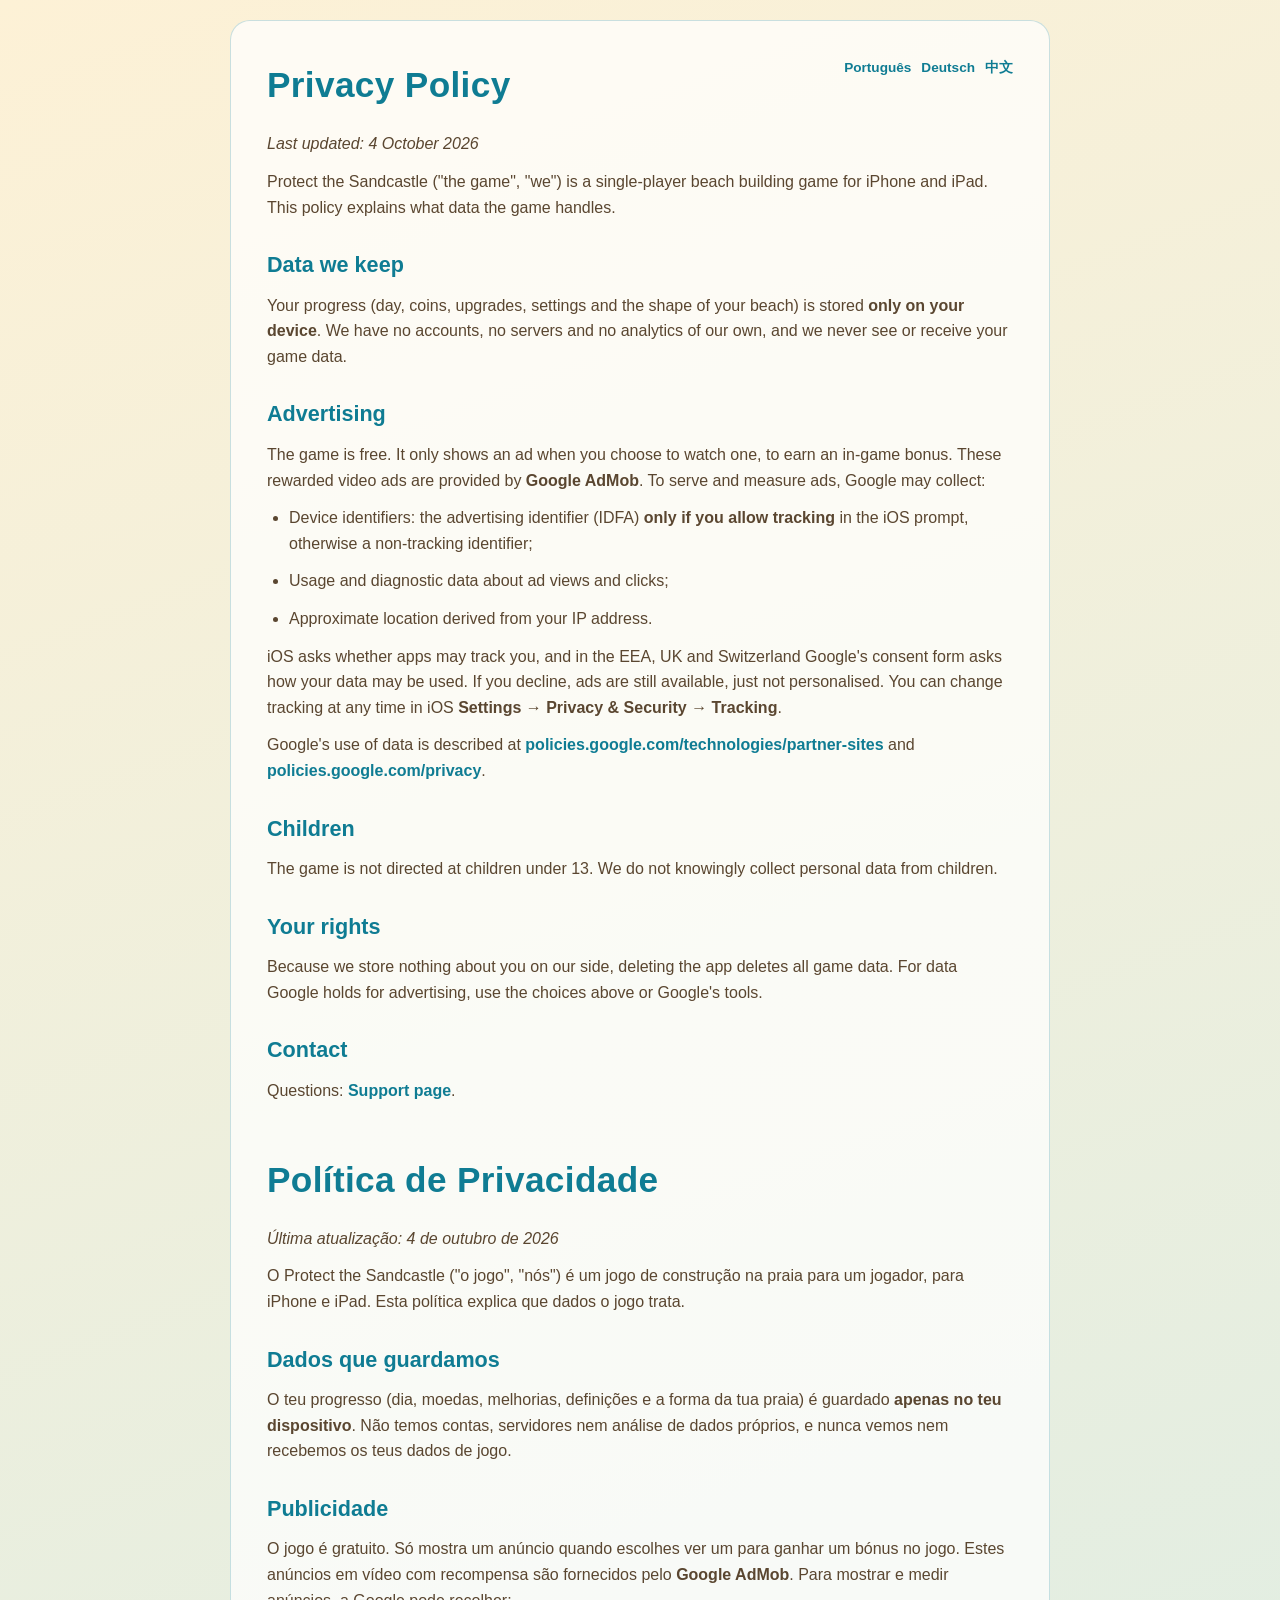
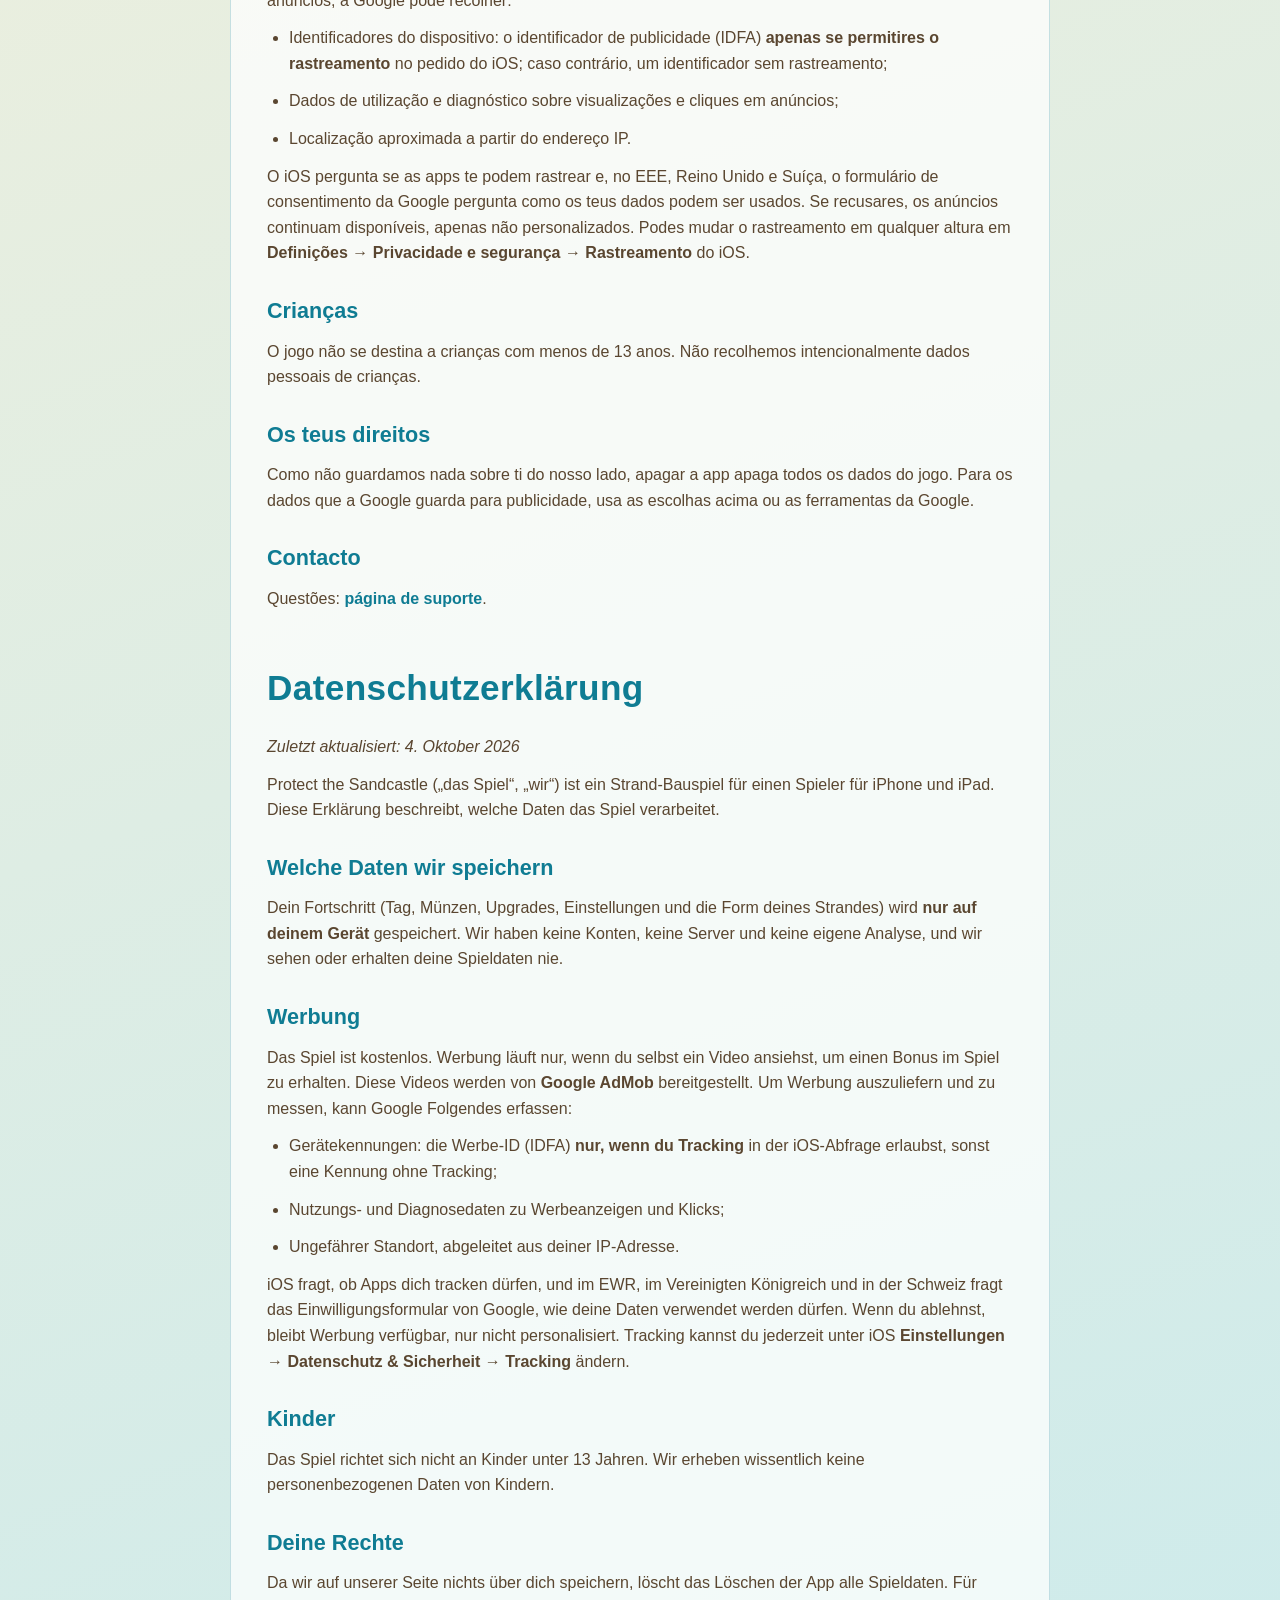
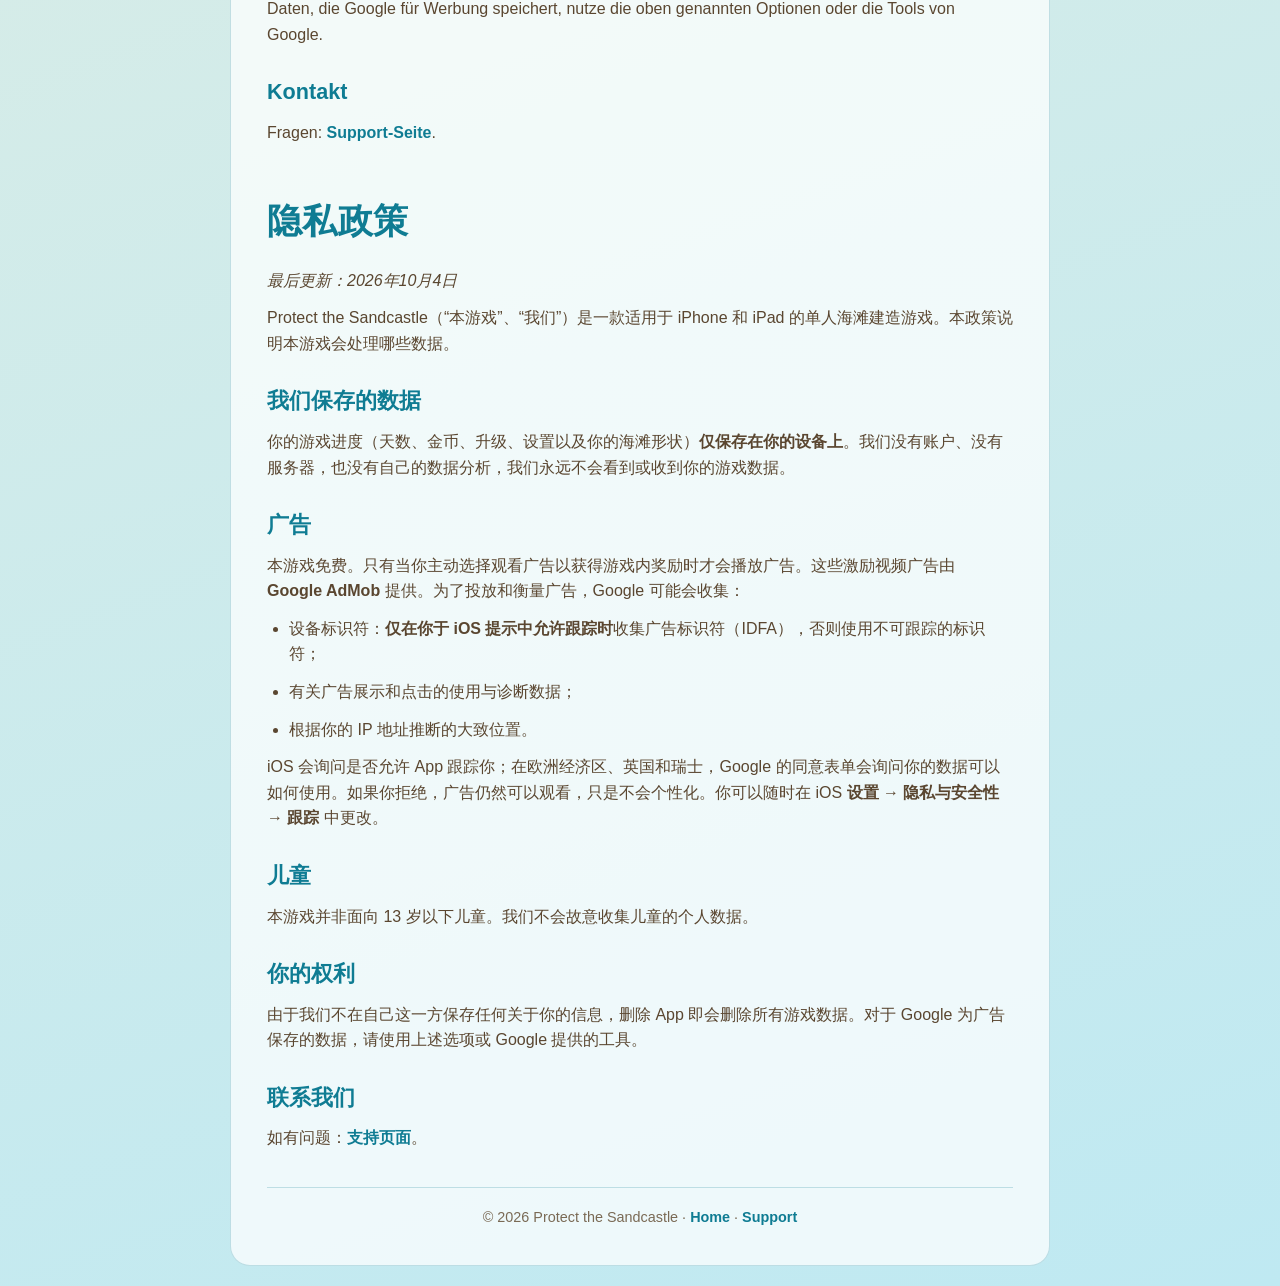
==== privacy.html @ 968c11ef "Website, support page and privacy policy (EN/PT/DE/ZH) Co-Authored-By: Claude Opus 5.5 <noreply@anth" ====
<!DOCTYPE html>
<html lang="en"><head><meta charset="UTF-8"><meta name="viewport" content="width=device-width, initial-scale=1.0">
<title>Protect the Sandcastle — Privacy Policy</title><link rel="icon" href="icon.png"><link rel="stylesheet" href="style.css"></head>
<body><div class="container">
<a class="lang" href="#zh">中文</a><a class="lang" href="#de">Deutsch</a><a class="lang" href="#pt">Português</a>
<h1>Privacy Policy</h1>
<p><i>Last updated: 4 October 2026</i></p>
<p>Protect the Sandcastle ("the game", "we") is a single-player beach building game for iPhone and iPad. This policy explains what data the game handles.</p>
<h2>Data we keep</h2>
<p>Your progress (day, coins, upgrades, settings and the shape of your beach) is stored <b>only on your device</b>. We have no accounts, no servers and no analytics of our own, and we never see or receive your game data.</p>
<h2>Advertising</h2>
<p>The game is free. It only shows an ad when you choose to watch one, to earn an in-game bonus. These rewarded video ads are provided by <b>Google AdMob</b>. To serve and measure ads, Google may collect:</p>
<ul><li>Device identifiers: the advertising identifier (IDFA) <b>only if you allow tracking</b> in the iOS prompt, otherwise a non-tracking identifier;</li><li>Usage and diagnostic data about ad views and clicks;</li><li>Approximate location derived from your IP address.</li></ul>
<p>iOS asks whether apps may track you, and in the EEA, UK and Switzerland Google's consent form asks how your data may be used. If you decline, ads are still available, just not personalised. You can change tracking at any time in iOS <b>Settings → Privacy &amp; Security → Tracking</b>.</p>
<p>Google's use of data is described at <a href="https://policies.google.com/technologies/partner-sites">policies.google.com/technologies/partner-sites</a> and <a href="https://policies.google.com/privacy">policies.google.com/privacy</a>.</p>
<h2>Children</h2>
<p>The game is not directed at children under 13. We do not knowingly collect personal data from children.</p>
<h2>Your rights</h2>
<p>Because we store nothing about you on our side, deleting the app deletes all game data. For data Google holds for advertising, use the choices above or Google's tools.</p>
<h2>Contact</h2>
<p>Questions: <a href="support.html">Support page</a>.</p>

<h1 id="pt" style="margin-top:48px">Política de Privacidade</h1>
<p><i>Última atualização: 4 de outubro de 2026</i></p>
<p>O Protect the Sandcastle ("o jogo", "nós") é um jogo de construção na praia para um jogador, para iPhone e iPad. Esta política explica que dados o jogo trata.</p>
<h2>Dados que guardamos</h2>
<p>O teu progresso (dia, moedas, melhorias, definições e a forma da tua praia) é guardado <b>apenas no teu dispositivo</b>. Não temos contas, servidores nem análise de dados próprios, e nunca vemos nem recebemos os teus dados de jogo.</p>
<h2>Publicidade</h2>
<p>O jogo é gratuito. Só mostra um anúncio quando escolhes ver um para ganhar um bónus no jogo. Estes anúncios em vídeo com recompensa são fornecidos pelo <b>Google AdMob</b>. Para mostrar e medir anúncios, a Google pode recolher:</p>
<ul><li>Identificadores do dispositivo: o identificador de publicidade (IDFA) <b>apenas se permitires o rastreamento</b> no pedido do iOS; caso contrário, um identificador sem rastreamento;</li><li>Dados de utilização e diagnóstico sobre visualizações e cliques em anúncios;</li><li>Localização aproximada a partir do endereço IP.</li></ul>
<p>O iOS pergunta se as apps te podem rastrear e, no EEE, Reino Unido e Suíça, o formulário de consentimento da Google pergunta como os teus dados podem ser usados. Se recusares, os anúncios continuam disponíveis, apenas não personalizados. Podes mudar o rastreamento em qualquer altura em <b>Definições → Privacidade e segurança → Rastreamento</b> do iOS.</p>
<h2>Crianças</h2>
<p>O jogo não se destina a crianças com menos de 13 anos. Não recolhemos intencionalmente dados pessoais de crianças.</p>
<h2>Os teus direitos</h2>
<p>Como não guardamos nada sobre ti do nosso lado, apagar a app apaga todos os dados do jogo. Para os dados que a Google guarda para publicidade, usa as escolhas acima ou as ferramentas da Google.</p>
<h2>Contacto</h2>
<p>Questões: <a href="support.html">página de suporte</a>.</p>

<h1 id="de" style="margin-top:48px">Datenschutzerklärung</h1>
<p><i>Zuletzt aktualisiert: 4. Oktober 2026</i></p>
<p>Protect the Sandcastle („das Spiel“, „wir“) ist ein Strand-Bauspiel für einen Spieler für iPhone und iPad. Diese Erklärung beschreibt, welche Daten das Spiel verarbeitet.</p>
<h2>Welche Daten wir speichern</h2>
<p>Dein Fortschritt (Tag, Münzen, Upgrades, Einstellungen und die Form deines Strandes) wird <b>nur auf deinem Gerät</b> gespeichert. Wir haben keine Konten, keine Server und keine eigene Analyse, und wir sehen oder erhalten deine Spieldaten nie.</p>
<h2>Werbung</h2>
<p>Das Spiel ist kostenlos. Werbung läuft nur, wenn du selbst ein Video ansiehst, um einen Bonus im Spiel zu erhalten. Diese Videos werden von <b>Google AdMob</b> bereitgestellt. Um Werbung auszuliefern und zu messen, kann Google Folgendes erfassen:</p>
<ul><li>Gerätekennungen: die Werbe-ID (IDFA) <b>nur, wenn du Tracking</b> in der iOS-Abfrage erlaubst, sonst eine Kennung ohne Tracking;</li><li>Nutzungs- und Diagnosedaten zu Werbeanzeigen und Klicks;</li><li>Ungefährer Standort, abgeleitet aus deiner IP-Adresse.</li></ul>
<p>iOS fragt, ob Apps dich tracken dürfen, und im EWR, im Vereinigten Königreich und in der Schweiz fragt das Einwilligungsformular von Google, wie deine Daten verwendet werden dürfen. Wenn du ablehnst, bleibt Werbung verfügbar, nur nicht personalisiert. Tracking kannst du jederzeit unter iOS <b>Einstellungen → Datenschutz &amp; Sicherheit → Tracking</b> ändern.</p>
<h2>Kinder</h2>
<p>Das Spiel richtet sich nicht an Kinder unter 13 Jahren. Wir erheben wissentlich keine personenbezogenen Daten von Kindern.</p>
<h2>Deine Rechte</h2>
<p>Da wir auf unserer Seite nichts über dich speichern, löscht das Löschen der App alle Spieldaten. Für Daten, die Google für Werbung speichert, nutze die oben genannten Optionen oder die Tools von Google.</p>
<h2>Kontakt</h2>
<p>Fragen: <a href="support.html">Support-Seite</a>.</p>

<h1 id="zh" style="margin-top:48px">隐私政策</h1>
<p><i>最后更新：2026年10月4日</i></p>
<p>Protect the Sandcastle（“本游戏”、“我们”）是一款适用于 iPhone 和 iPad 的单人海滩建造游戏。本政策说明本游戏会处理哪些数据。</p>
<h2>我们保存的数据</h2>
<p>你的游戏进度（天数、金币、升级、设置以及你的海滩形状）<b>仅保存在你的设备上</b>。我们没有账户、没有服务器，也没有自己的数据分析，我们永远不会看到或收到你的游戏数据。</p>
<h2>广告</h2>
<p>本游戏免费。只有当你主动选择观看广告以获得游戏内奖励时才会播放广告。这些激励视频广告由 <b>Google AdMob</b> 提供。为了投放和衡量广告，Google 可能会收集：</p>
<ul><li>设备标识符：<b>仅在你于 iOS 提示中允许跟踪时</b>收集广告标识符（IDFA），否则使用不可跟踪的标识符；</li><li>有关广告展示和点击的使用与诊断数据；</li><li>根据你的 IP 地址推断的大致位置。</li></ul>
<p>iOS 会询问是否允许 App 跟踪你；在欧洲经济区、英国和瑞士，Google 的同意表单会询问你的数据可以如何使用。如果你拒绝，广告仍然可以观看，只是不会个性化。你可以随时在 iOS <b>设置 → 隐私与安全性 → 跟踪</b> 中更改。</p>
<h2>儿童</h2>
<p>本游戏并非面向 13 岁以下儿童。我们不会故意收集儿童的个人数据。</p>
<h2>你的权利</h2>
<p>由于我们不在自己这一方保存任何关于你的信息，删除 App 即会删除所有游戏数据。对于 Google 为广告保存的数据，请使用上述选项或 Google 提供的工具。</p>
<h2>联系我们</h2>
<p>如有问题：<a href="support.html">支持页面</a>。</p>
<footer>© 2026 Protect the Sandcastle · <a href="index.html">Home</a> · <a href="support.html">Support</a></footer>
</div></body></html>
---- style.css ----
* { margin: 0; padding: 0; box-sizing: border-box; }
:root { --bg1: #fdf1d6; --bg2: #bfe9f2; --ink: #3b2a17; --soft: #5a4630; --acc: #0f7c93; --gold: #c7861a; --card: rgba(255,255,255,.72); --edge: rgba(15,124,147,.22); }
body { font-family: -apple-system, BlinkMacSystemFont, 'Segoe UI', Roboto, Ubuntu, sans-serif; background: linear-gradient(160deg, var(--bg1), var(--bg2)); color: var(--ink); line-height: 1.6; padding: 20px; min-height: 100vh; }
.container { max-width: 820px; margin: 0 auto; background: var(--card); border: 1px solid var(--edge); border-radius: 20px; padding: 36px; }
@media (max-width: 600px) { .container { padding: 22px; } }
h1 { color: var(--acc); font-size: 2.2em; letter-spacing: .01em; margin-bottom: 18px; }
h2 { color: var(--acc); font-size: 1.35em; margin: 28px 0 10px; }
h3 { color: var(--gold); font-size: 1.05em; margin: 18px 0 6px; }
p, li { color: var(--soft); margin-bottom: 12px; }
ul { margin-left: 22px; }
a { color: var(--acc); text-decoration: none; font-weight: 600; } a:hover { text-decoration: underline; }
.hero { display: flex; gap: 24px; align-items: center; flex-wrap: wrap; margin-bottom: 10px; }
.hero img { width: 128px; height: 128px; border-radius: 28px; box-shadow: 0 10px 30px rgba(59,42,23,.25); }
.tag { color: var(--gold); font-weight: 800; letter-spacing: .12em; font-size: .8em; text-transform: uppercase; }
.box { background: rgba(15,124,147,.08); border-radius: 12px; padding: 16px 18px; margin: 16px 0; }
.links { display: flex; gap: 12px; flex-wrap: wrap; margin-top: 18px; }
.btn { display: inline-block; padding: 10px 18px; border-radius: 12px; background: #ffc928; color: #3b2a17; font-weight: 800; }
.btn.ghost { background: transparent; border: 1px solid var(--edge); color: var(--ink); }
footer { text-align: center; margin-top: 36px; padding-top: 18px; border-top: 1px solid var(--edge); color: #7a6a55; font-size: .9em; }
.lang { float: right; font-size: .85em; margin-left: 10px; }
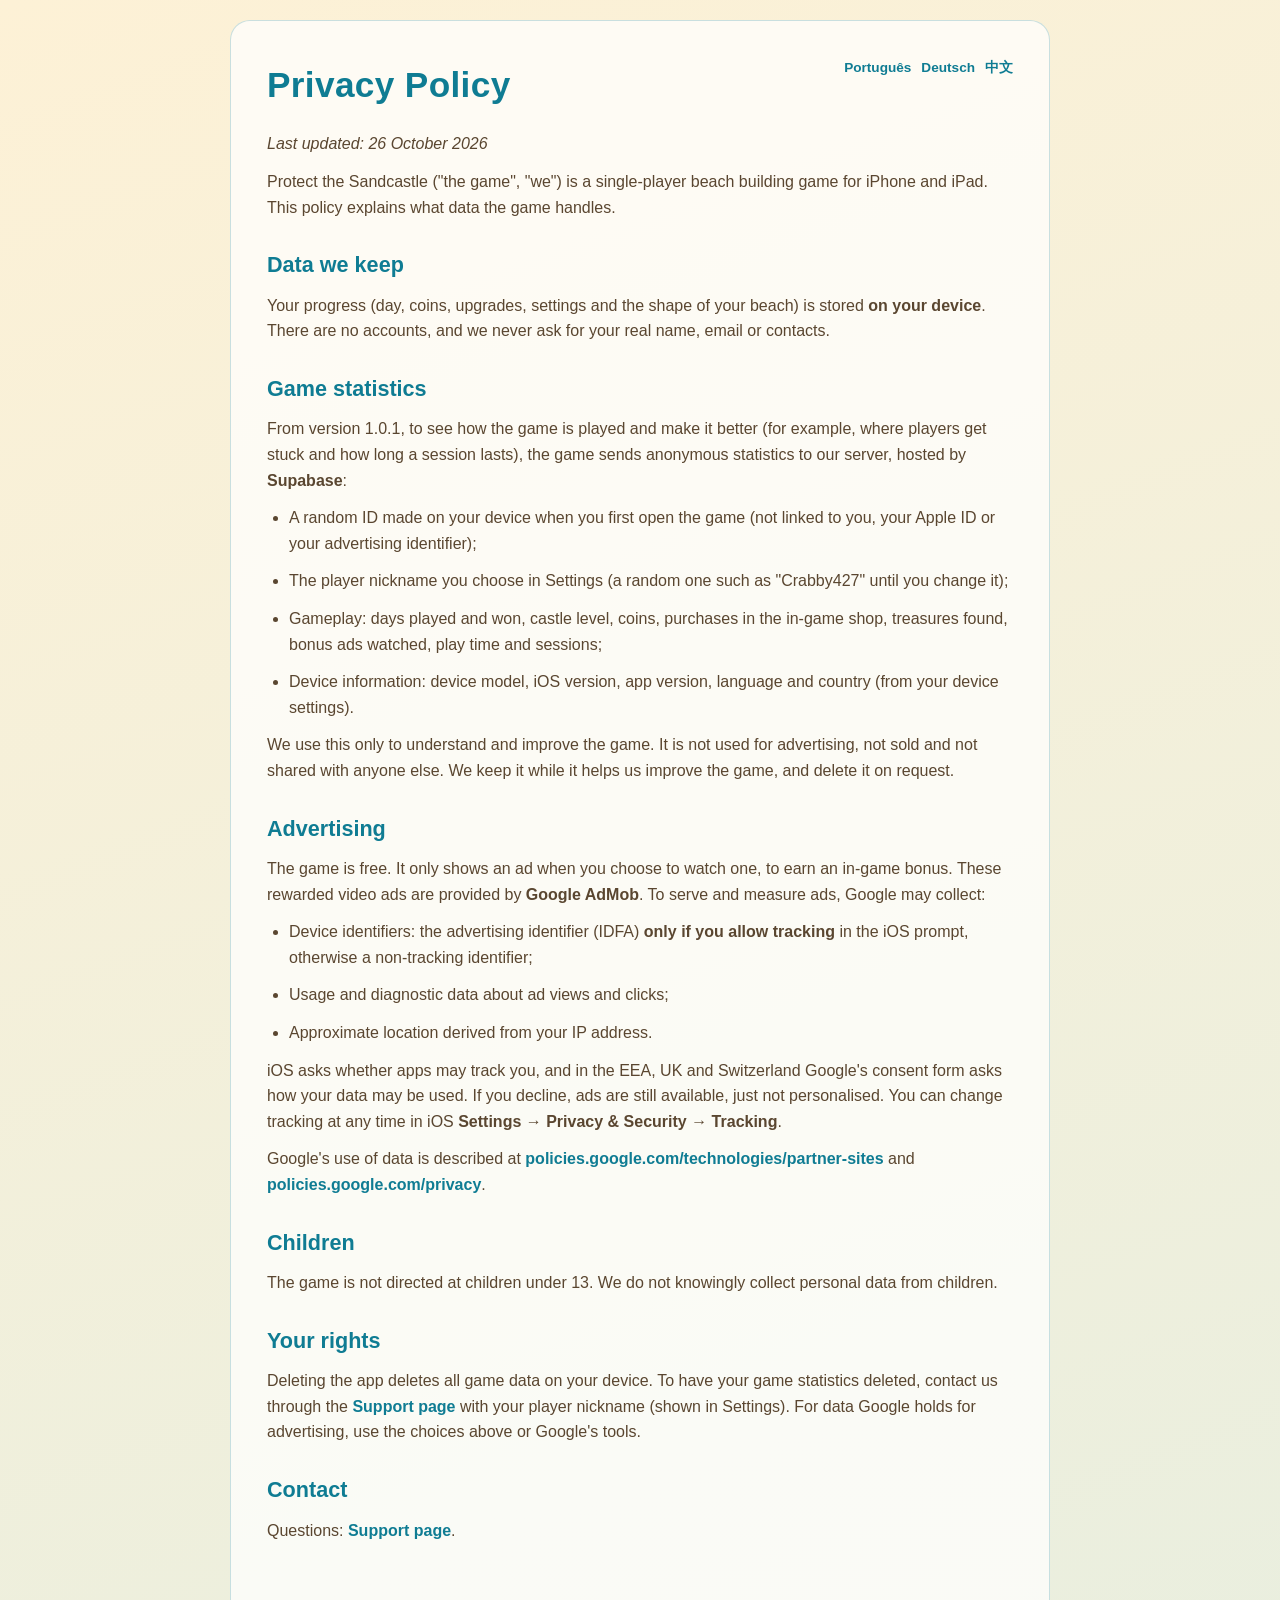
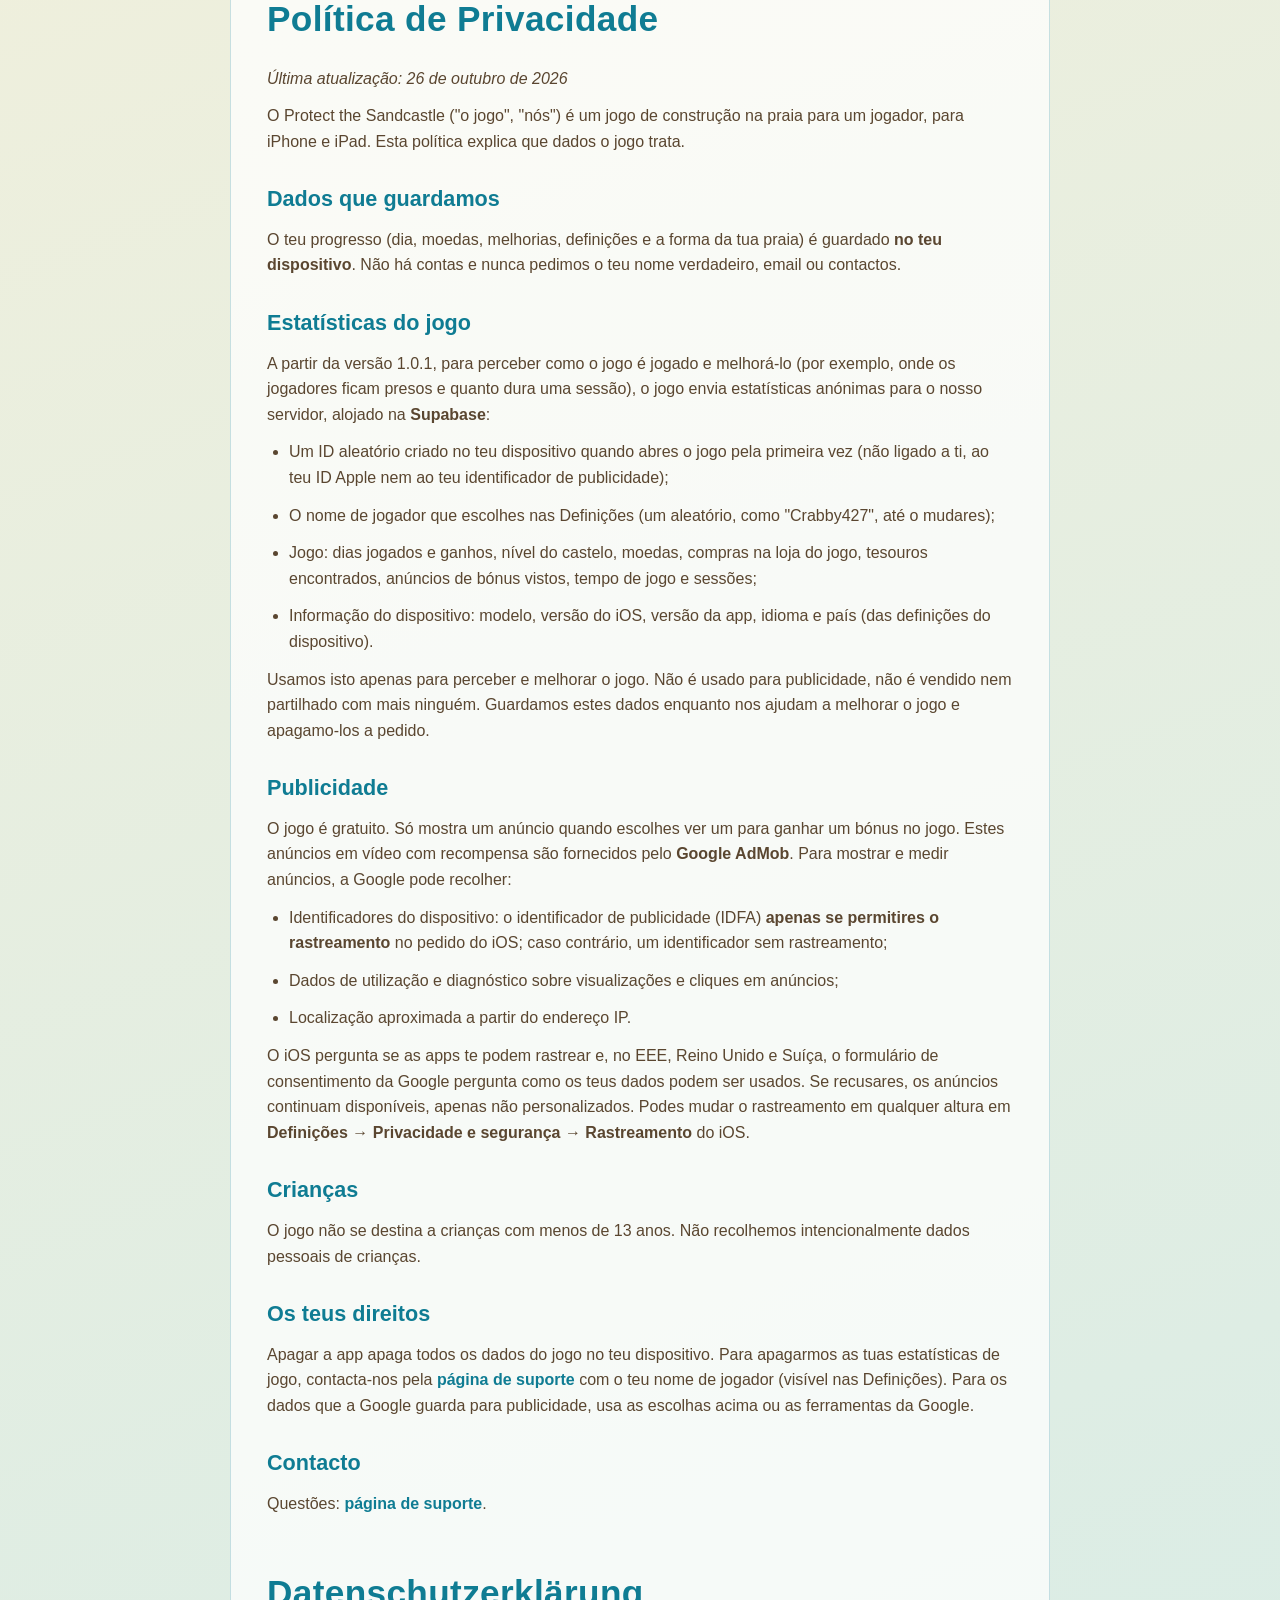
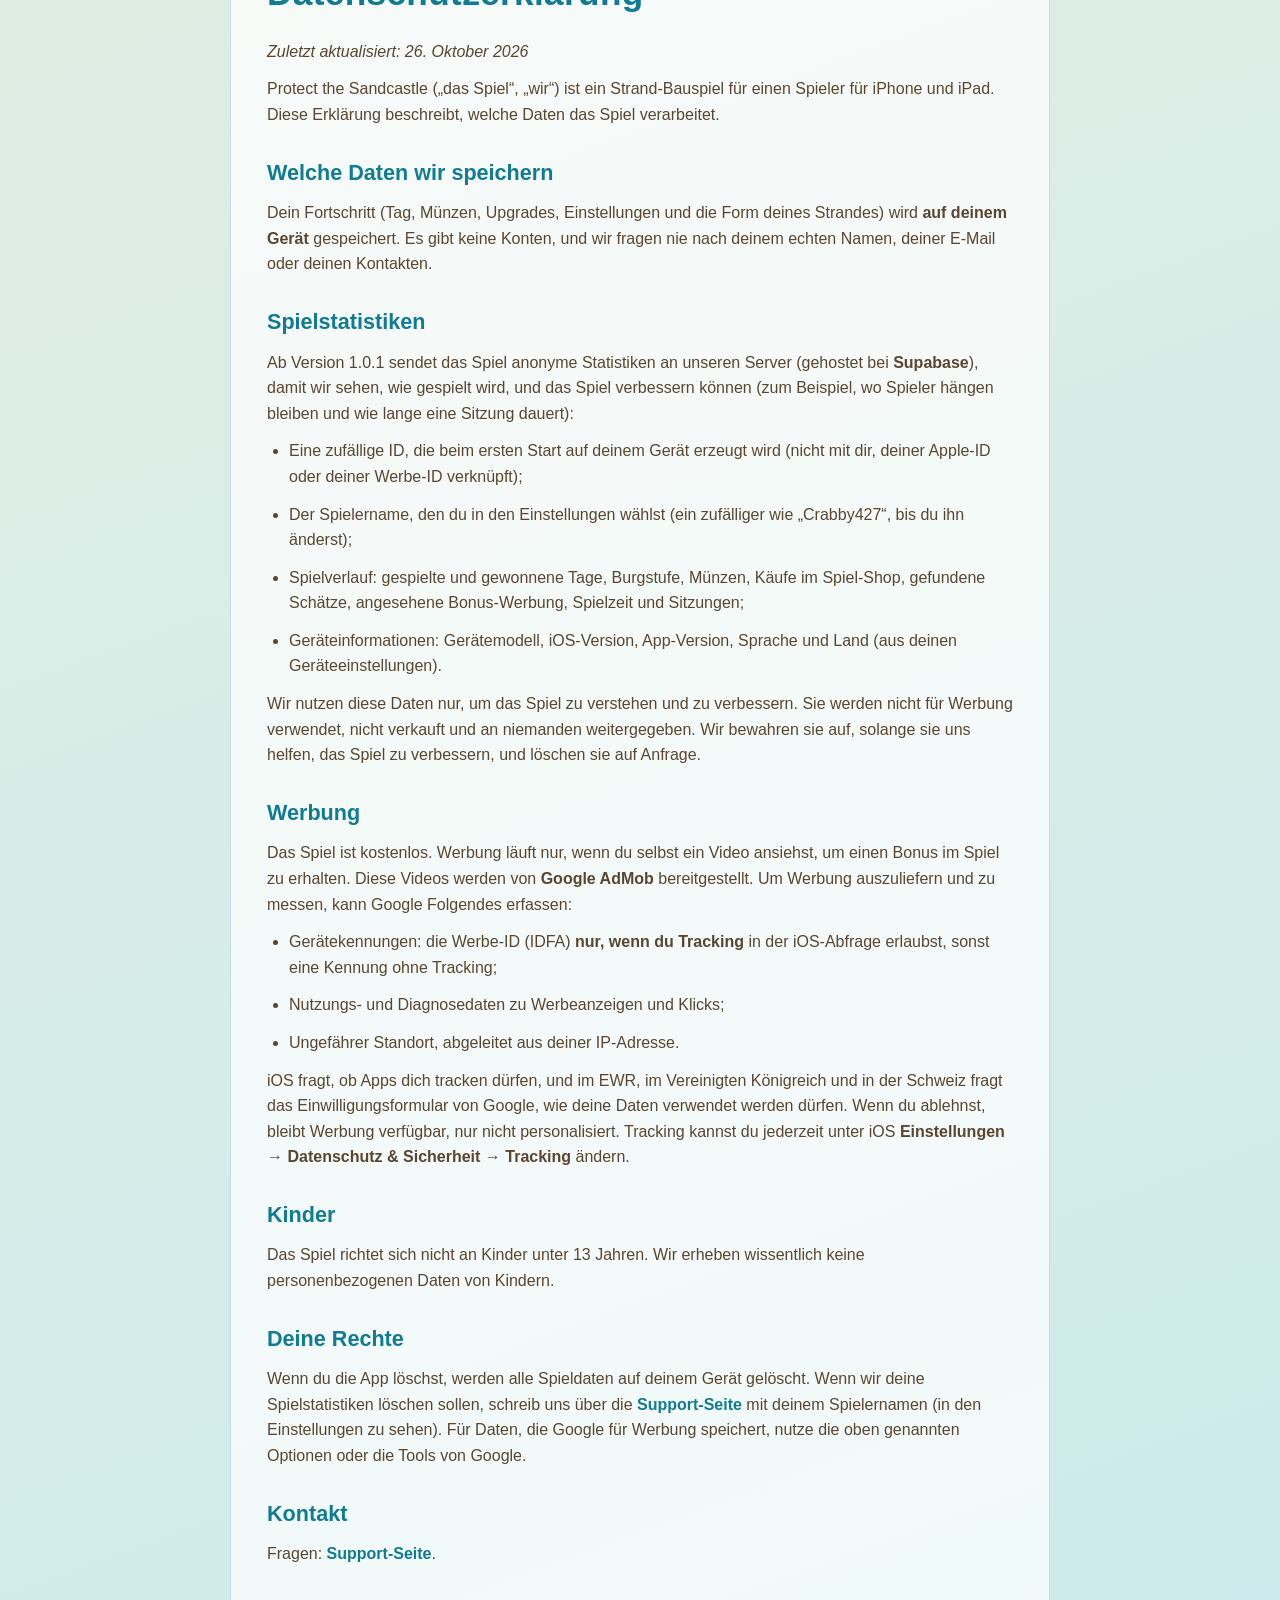
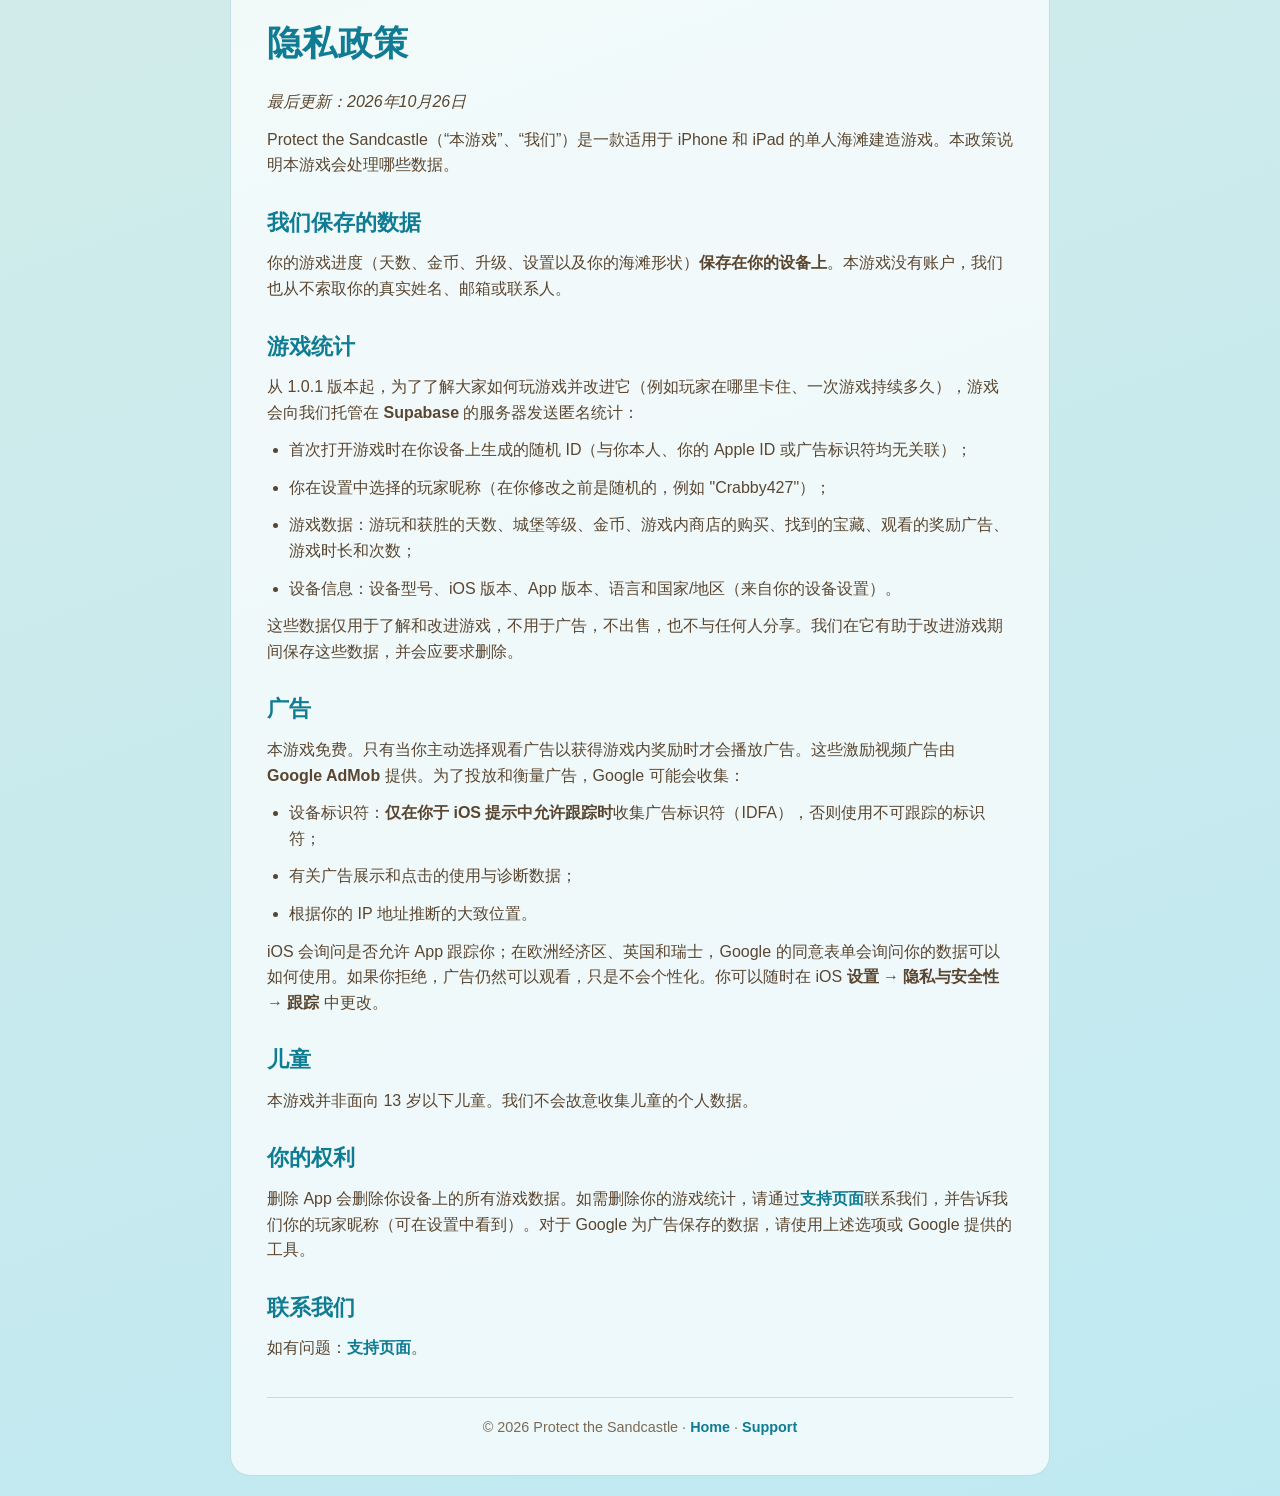
==== commit 5910f9ed: "Privacy policy: anonymous game statistics from version 1.0.1 Co-Authored-By: Claude Opus 5.5 <norepl" ====
--- a/privacy.html
+++ b/privacy.html
@@ -4,10 +4,14 @@
 <body><div class="container">
 <a class="lang" href="#zh">中文</a><a class="lang" href="#de">Deutsch</a><a class="lang" href="#pt">Português</a>
 <h1>Privacy Policy</h1>
-<p><i>Last updated: 4 October 2026</i></p>
+<p><i>Last updated: 26 October 2026</i></p>
 <p>Protect the Sandcastle ("the game", "we") is a single-player beach building game for iPhone and iPad. This policy explains what data the game handles.</p>
 <h2>Data we keep</h2>
-<p>Your progress (day, coins, upgrades, settings and the shape of your beach) is stored <b>only on your device</b>. We have no accounts, no servers and no analytics of our own, and we never see or receive your game data.</p>
+<p>Your progress (day, coins, upgrades, settings and the shape of your beach) is stored <b>on your device</b>. There are no accounts, and we never ask for your real name, email or contacts.</p>
+<h2>Game statistics</h2>
+<p>From version 1.0.1, to see how the game is played and make it better (for example, where players get stuck and how long a session lasts), the game sends anonymous statistics to our server, hosted by <b>Supabase</b>:</p>
+<ul><li>A random ID made on your device when you first open the game (not linked to you, your Apple ID or your advertising identifier);</li><li>The player nickname you choose in Settings (a random one such as "Crabby427" until you change it);</li><li>Gameplay: days played and won, castle level, coins, purchases in the in-game shop, treasures found, bonus ads watched, play time and sessions;</li><li>Device information: device model, iOS version, app version, language and country (from your device settings).</li></ul>
+<p>We use this only to understand and improve the game. It is not used for advertising, not sold and not shared with anyone else. We keep it while it helps us improve the game, and delete it on request.</p>
 <h2>Advertising</h2>
 <p>The game is free. It only shows an ad when you choose to watch one, to earn an in-game bonus. These rewarded video ads are provided by <b>Google AdMob</b>. To serve and measure ads, Google may collect:</p>
 <ul><li>Device identifiers: the advertising identifier (IDFA) <b>only if you allow tracking</b> in the iOS prompt, otherwise a non-tracking identifier;</li><li>Usage and diagnostic data about ad views and clicks;</li><li>Approximate location derived from your IP address.</li></ul>
@@ -16,15 +20,19 @@
 <h2>Children</h2>
 <p>The game is not directed at children under 13. We do not knowingly collect personal data from children.</p>
 <h2>Your rights</h2>
-<p>Because we store nothing about you on our side, deleting the app deletes all game data. For data Google holds for advertising, use the choices above or Google's tools.</p>
+<p>Deleting the app deletes all game data on your device. To have your game statistics deleted, contact us through the <a href="support.html">Support page</a> with your player nickname (shown in Settings). For data Google holds for advertising, use the choices above or Google's tools.</p>
 <h2>Contact</h2>
 <p>Questions: <a href="support.html">Support page</a>.</p>
 
 <h1 id="pt" style="margin-top:48px">Política de Privacidade</h1>
-<p><i>Última atualização: 4 de outubro de 2026</i></p>
+<p><i>Última atualização: 26 de outubro de 2026</i></p>
 <p>O Protect the Sandcastle ("o jogo", "nós") é um jogo de construção na praia para um jogador, para iPhone e iPad. Esta política explica que dados o jogo trata.</p>
 <h2>Dados que guardamos</h2>
-<p>O teu progresso (dia, moedas, melhorias, definições e a forma da tua praia) é guardado <b>apenas no teu dispositivo</b>. Não temos contas, servidores nem análise de dados próprios, e nunca vemos nem recebemos os teus dados de jogo.</p>
+<p>O teu progresso (dia, moedas, melhorias, definições e a forma da tua praia) é guardado <b>no teu dispositivo</b>. Não há contas e nunca pedimos o teu nome verdadeiro, email ou contactos.</p>
+<h2>Estatísticas do jogo</h2>
+<p>A partir da versão 1.0.1, para perceber como o jogo é jogado e melhorá-lo (por exemplo, onde os jogadores ficam presos e quanto dura uma sessão), o jogo envia estatísticas anónimas para o nosso servidor, alojado na <b>Supabase</b>:</p>
+<ul><li>Um ID aleatório criado no teu dispositivo quando abres o jogo pela primeira vez (não ligado a ti, ao teu ID Apple nem ao teu identificador de publicidade);</li><li>O nome de jogador que escolhes nas Definições (um aleatório, como "Crabby427", até o mudares);</li><li>Jogo: dias jogados e ganhos, nível do castelo, moedas, compras na loja do jogo, tesouros encontrados, anúncios de bónus vistos, tempo de jogo e sessões;</li><li>Informação do dispositivo: modelo, versão do iOS, versão da app, idioma e país (das definições do dispositivo).</li></ul>
+<p>Usamos isto apenas para perceber e melhorar o jogo. Não é usado para publicidade, não é vendido nem partilhado com mais ninguém. Guardamos estes dados enquanto nos ajudam a melhorar o jogo e apagamo-los a pedido.</p>
 <h2>Publicidade</h2>
 <p>O jogo é gratuito. Só mostra um anúncio quando escolhes ver um para ganhar um bónus no jogo. Estes anúncios em vídeo com recompensa são fornecidos pelo <b>Google AdMob</b>. Para mostrar e medir anúncios, a Google pode recolher:</p>
 <ul><li>Identificadores do dispositivo: o identificador de publicidade (IDFA) <b>apenas se permitires o rastreamento</b> no pedido do iOS; caso contrário, um identificador sem rastreamento;</li><li>Dados de utilização e diagnóstico sobre visualizações e cliques em anúncios;</li><li>Localização aproximada a partir do endereço IP.</li></ul>
@@ -32,15 +40,19 @@
 <h2>Crianças</h2>
 <p>O jogo não se destina a crianças com menos de 13 anos. Não recolhemos intencionalmente dados pessoais de crianças.</p>
 <h2>Os teus direitos</h2>
-<p>Como não guardamos nada sobre ti do nosso lado, apagar a app apaga todos os dados do jogo. Para os dados que a Google guarda para publicidade, usa as escolhas acima ou as ferramentas da Google.</p>
+<p>Apagar a app apaga todos os dados do jogo no teu dispositivo. Para apagarmos as tuas estatísticas de jogo, contacta-nos pela <a href="support.html">página de suporte</a> com o teu nome de jogador (visível nas Definições). Para os dados que a Google guarda para publicidade, usa as escolhas acima ou as ferramentas da Google.</p>
 <h2>Contacto</h2>
 <p>Questões: <a href="support.html">página de suporte</a>.</p>
 
 <h1 id="de" style="margin-top:48px">Datenschutzerklärung</h1>
-<p><i>Zuletzt aktualisiert: 4. Oktober 2026</i></p>
+<p><i>Zuletzt aktualisiert: 26. Oktober 2026</i></p>
 <p>Protect the Sandcastle („das Spiel“, „wir“) ist ein Strand-Bauspiel für einen Spieler für iPhone und iPad. Diese Erklärung beschreibt, welche Daten das Spiel verarbeitet.</p>
 <h2>Welche Daten wir speichern</h2>
-<p>Dein Fortschritt (Tag, Münzen, Upgrades, Einstellungen und die Form deines Strandes) wird <b>nur auf deinem Gerät</b> gespeichert. Wir haben keine Konten, keine Server und keine eigene Analyse, und wir sehen oder erhalten deine Spieldaten nie.</p>
+<p>Dein Fortschritt (Tag, Münzen, Upgrades, Einstellungen und die Form deines Strandes) wird <b>auf deinem Gerät</b> gespeichert. Es gibt keine Konten, und wir fragen nie nach deinem echten Namen, deiner E-Mail oder deinen Kontakten.</p>
+<h2>Spielstatistiken</h2>
+<p>Ab Version 1.0.1 sendet das Spiel anonyme Statistiken an unseren Server (gehostet bei <b>Supabase</b>), damit wir sehen, wie gespielt wird, und das Spiel verbessern können (zum Beispiel, wo Spieler hängen bleiben und wie lange eine Sitzung dauert):</p>
+<ul><li>Eine zufällige ID, die beim ersten Start auf deinem Gerät erzeugt wird (nicht mit dir, deiner Apple-ID oder deiner Werbe-ID verknüpft);</li><li>Der Spielername, den du in den Einstellungen wählst (ein zufälliger wie „Crabby427“, bis du ihn änderst);</li><li>Spielverlauf: gespielte und gewonnene Tage, Burgstufe, Münzen, Käufe im Spiel-Shop, gefundene Schätze, angesehene Bonus-Werbung, Spielzeit und Sitzungen;</li><li>Geräteinformationen: Gerätemodell, iOS-Version, App-Version, Sprache und Land (aus deinen Geräteeinstellungen).</li></ul>
+<p>Wir nutzen diese Daten nur, um das Spiel zu verstehen und zu verbessern. Sie werden nicht für Werbung verwendet, nicht verkauft und an niemanden weitergegeben. Wir bewahren sie auf, solange sie uns helfen, das Spiel zu verbessern, und löschen sie auf Anfrage.</p>
 <h2>Werbung</h2>
 <p>Das Spiel ist kostenlos. Werbung läuft nur, wenn du selbst ein Video ansiehst, um einen Bonus im Spiel zu erhalten. Diese Videos werden von <b>Google AdMob</b> bereitgestellt. Um Werbung auszuliefern und zu messen, kann Google Folgendes erfassen:</p>
 <ul><li>Gerätekennungen: die Werbe-ID (IDFA) <b>nur, wenn du Tracking</b> in der iOS-Abfrage erlaubst, sonst eine Kennung ohne Tracking;</li><li>Nutzungs- und Diagnosedaten zu Werbeanzeigen und Klicks;</li><li>Ungefährer Standort, abgeleitet aus deiner IP-Adresse.</li></ul>
@@ -48,15 +60,19 @@
 <h2>Kinder</h2>
 <p>Das Spiel richtet sich nicht an Kinder unter 13 Jahren. Wir erheben wissentlich keine personenbezogenen Daten von Kindern.</p>
 <h2>Deine Rechte</h2>
-<p>Da wir auf unserer Seite nichts über dich speichern, löscht das Löschen der App alle Spieldaten. Für Daten, die Google für Werbung speichert, nutze die oben genannten Optionen oder die Tools von Google.</p>
+<p>Wenn du die App löschst, werden alle Spieldaten auf deinem Gerät gelöscht. Wenn wir deine Spielstatistiken löschen sollen, schreib uns über die <a href="support.html">Support-Seite</a> mit deinem Spielernamen (in den Einstellungen zu sehen). Für Daten, die Google für Werbung speichert, nutze die oben genannten Optionen oder die Tools von Google.</p>
 <h2>Kontakt</h2>
 <p>Fragen: <a href="support.html">Support-Seite</a>.</p>
 
 <h1 id="zh" style="margin-top:48px">隐私政策</h1>
-<p><i>最后更新：2026年10月4日</i></p>
+<p><i>最后更新：2026年10月26日</i></p>
 <p>Protect the Sandcastle（“本游戏”、“我们”）是一款适用于 iPhone 和 iPad 的单人海滩建造游戏。本政策说明本游戏会处理哪些数据。</p>
 <h2>我们保存的数据</h2>
-<p>你的游戏进度（天数、金币、升级、设置以及你的海滩形状）<b>仅保存在你的设备上</b>。我们没有账户、没有服务器，也没有自己的数据分析，我们永远不会看到或收到你的游戏数据。</p>
+<p>你的游戏进度（天数、金币、升级、设置以及你的海滩形状）<b>保存在你的设备上</b>。本游戏没有账户，我们也从不索取你的真实姓名、邮箱或联系人。</p>
+<h2>游戏统计</h2>
+<p>从 1.0.1 版本起，为了了解大家如何玩游戏并改进它（例如玩家在哪里卡住、一次游戏持续多久），游戏会向我们托管在 <b>Supabase</b> 的服务器发送匿名统计：</p>
+<ul><li>首次打开游戏时在你设备上生成的随机 ID（与你本人、你的 Apple ID 或广告标识符均无关联）；</li><li>你在设置中选择的玩家昵称（在你修改之前是随机的，例如 "Crabby427"）；</li><li>游戏数据：游玩和获胜的天数、城堡等级、金币、游戏内商店的购买、找到的宝藏、观看的奖励广告、游戏时长和次数；</li><li>设备信息：设备型号、iOS 版本、App 版本、语言和国家/地区（来自你的设备设置）。</li></ul>
+<p>这些数据仅用于了解和改进游戏，不用于广告，不出售，也不与任何人分享。我们在它有助于改进游戏期间保存这些数据，并会应要求删除。</p>
 <h2>广告</h2>
 <p>本游戏免费。只有当你主动选择观看广告以获得游戏内奖励时才会播放广告。这些激励视频广告由 <b>Google AdMob</b> 提供。为了投放和衡量广告，Google 可能会收集：</p>
 <ul><li>设备标识符：<b>仅在你于 iOS 提示中允许跟踪时</b>收集广告标识符（IDFA），否则使用不可跟踪的标识符；</li><li>有关广告展示和点击的使用与诊断数据；</li><li>根据你的 IP 地址推断的大致位置。</li></ul>
@@ -64,7 +80,7 @@
 <h2>儿童</h2>
 <p>本游戏并非面向 13 岁以下儿童。我们不会故意收集儿童的个人数据。</p>
 <h2>你的权利</h2>
-<p>由于我们不在自己这一方保存任何关于你的信息，删除 App 即会删除所有游戏数据。对于 Google 为广告保存的数据，请使用上述选项或 Google 提供的工具。</p>
+<p>删除 App 会删除你设备上的所有游戏数据。如需删除你的游戏统计，请通过<a href="support.html">支持页面</a>联系我们，并告诉我们你的玩家昵称（可在设置中看到）。对于 Google 为广告保存的数据，请使用上述选项或 Google 提供的工具。</p>
 <h2>联系我们</h2>
 <p>如有问题：<a href="support.html">支持页面</a>。</p>
 <footer>© 2026 Protect the Sandcastle · <a href="index.html">Home</a> · <a href="support.html">Support</a></footer>
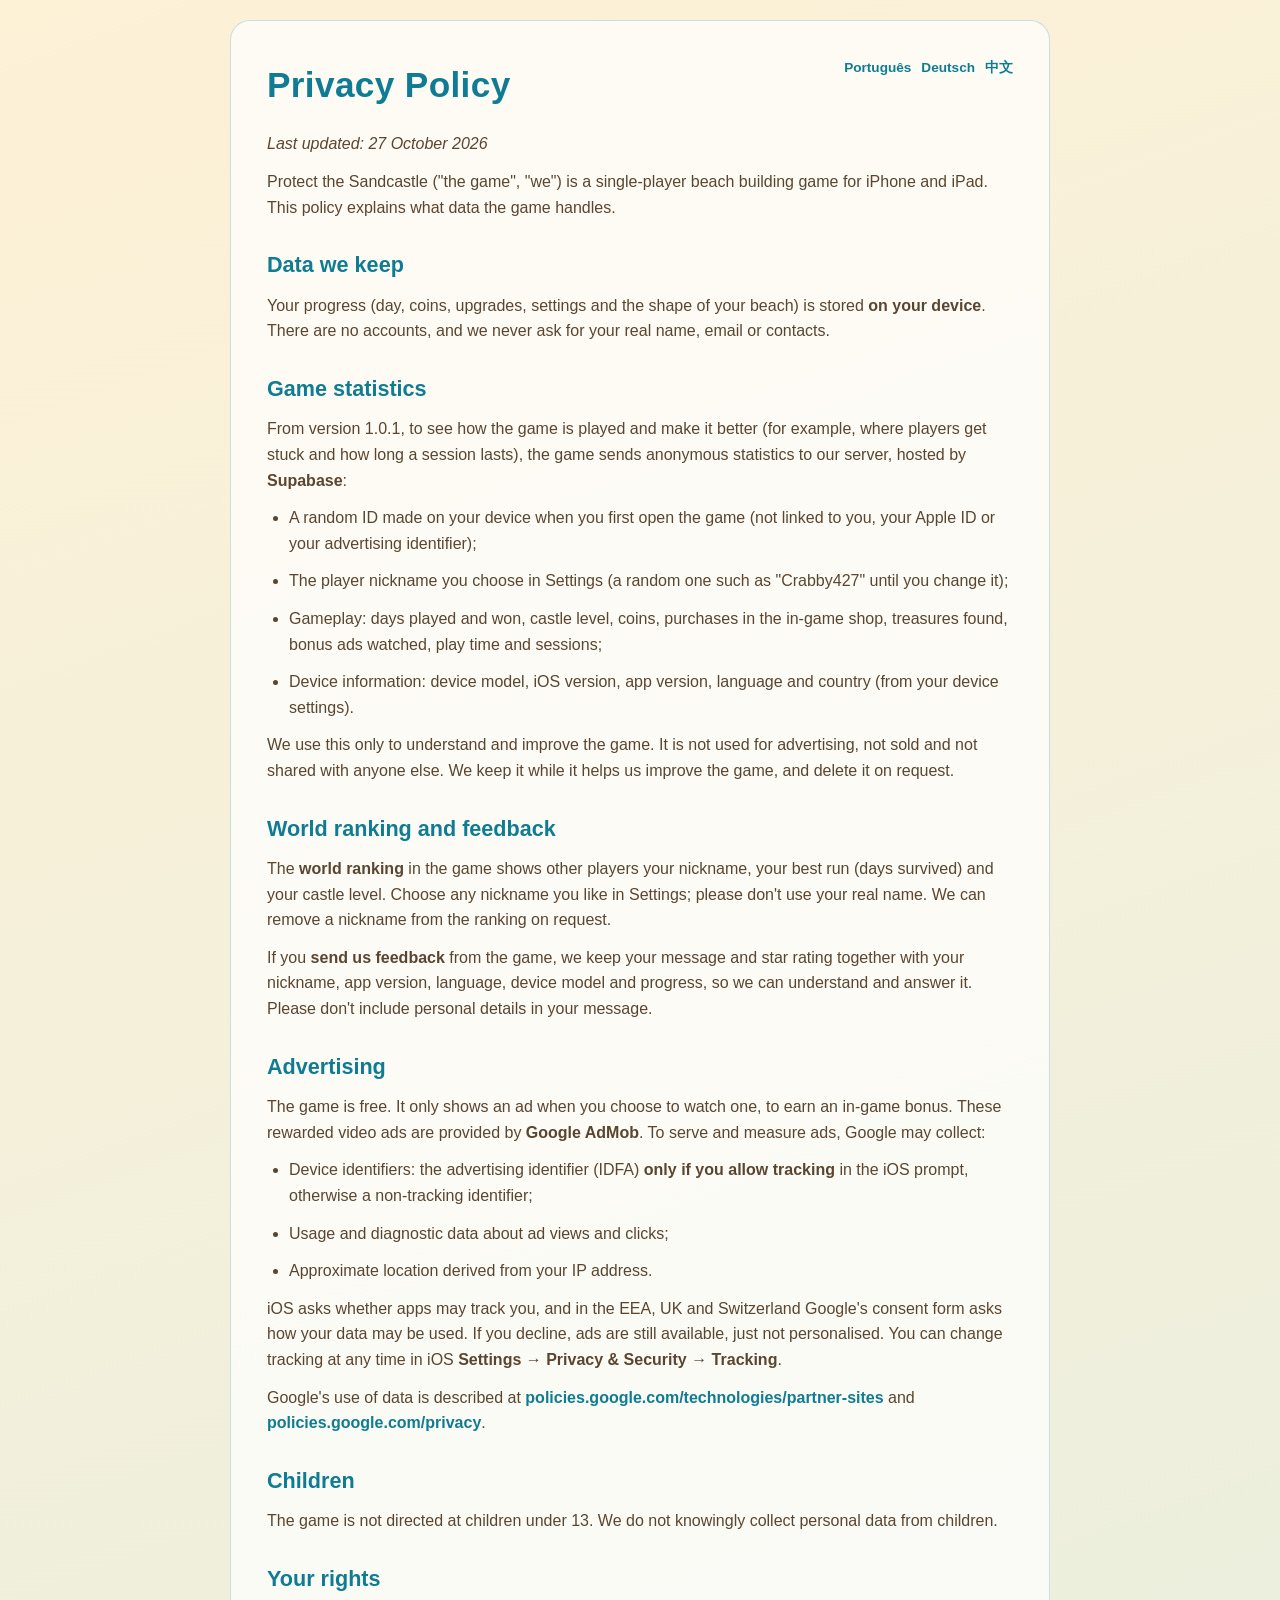
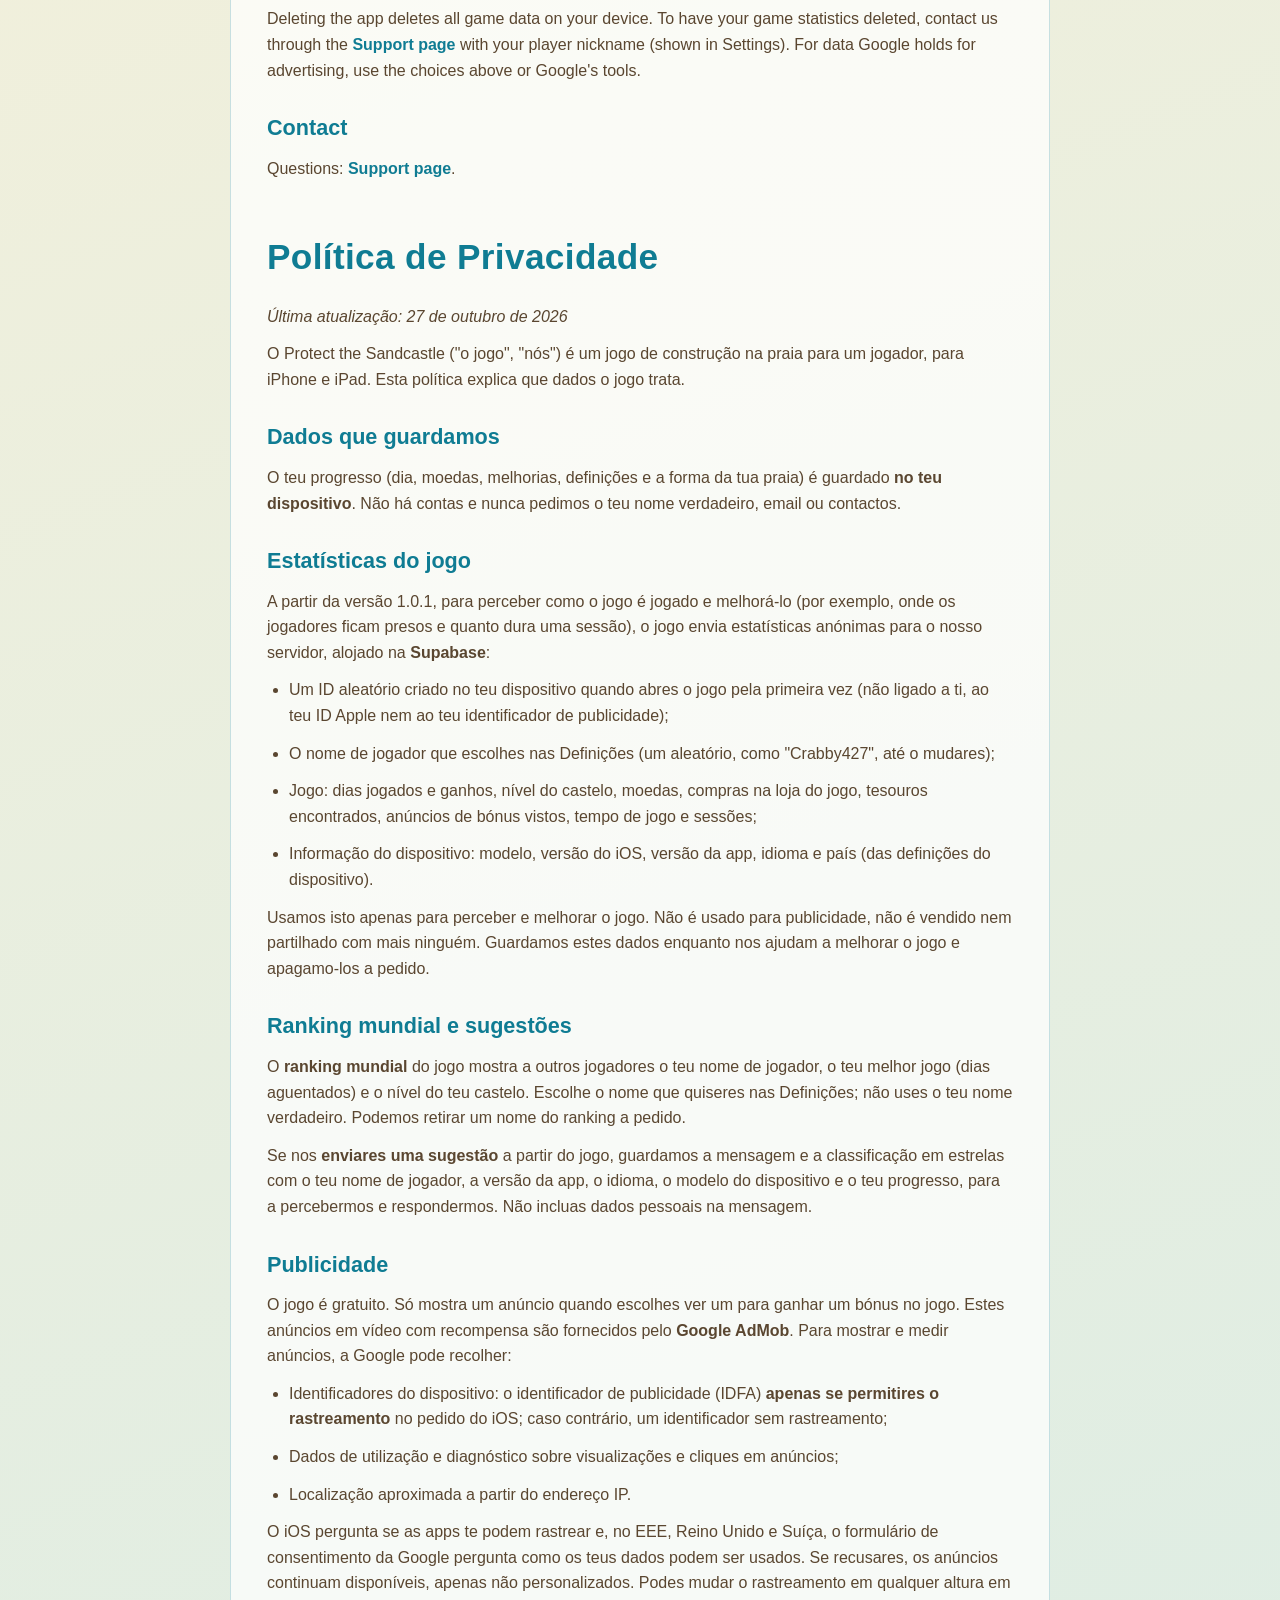
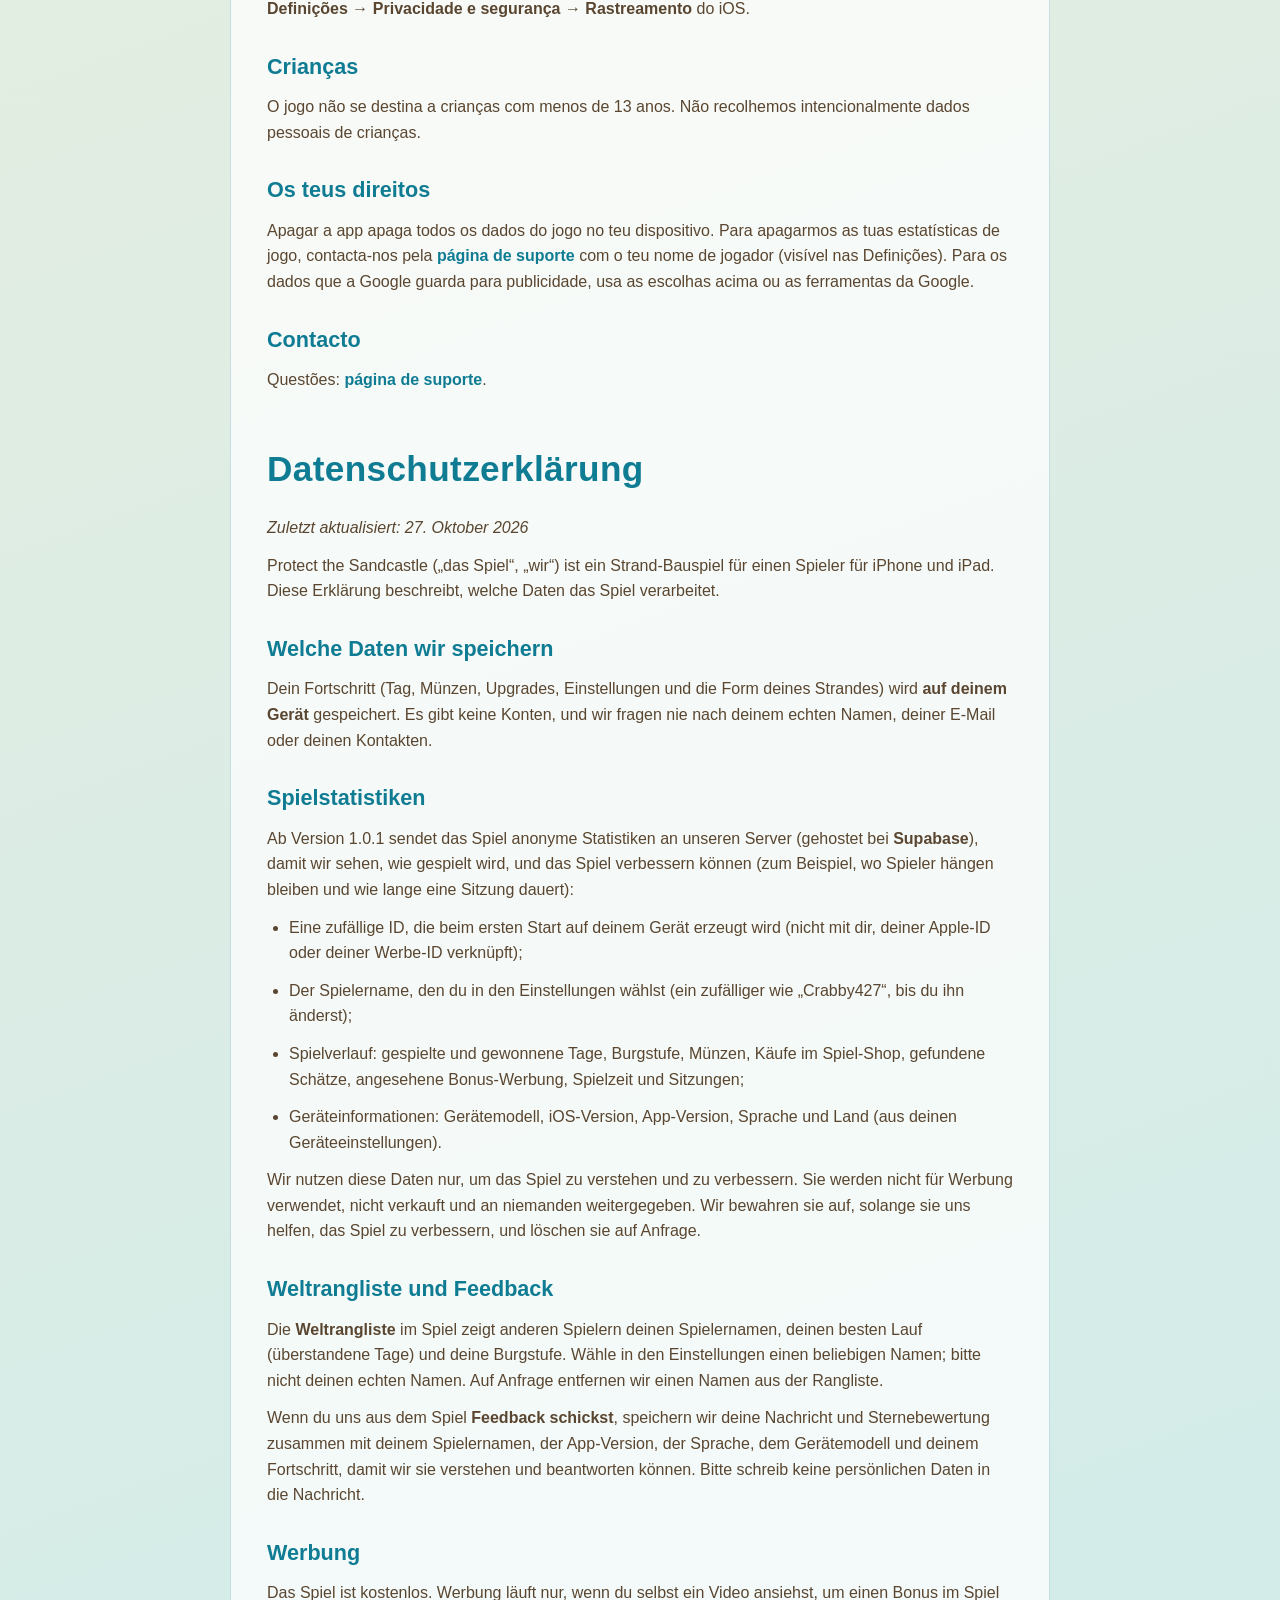
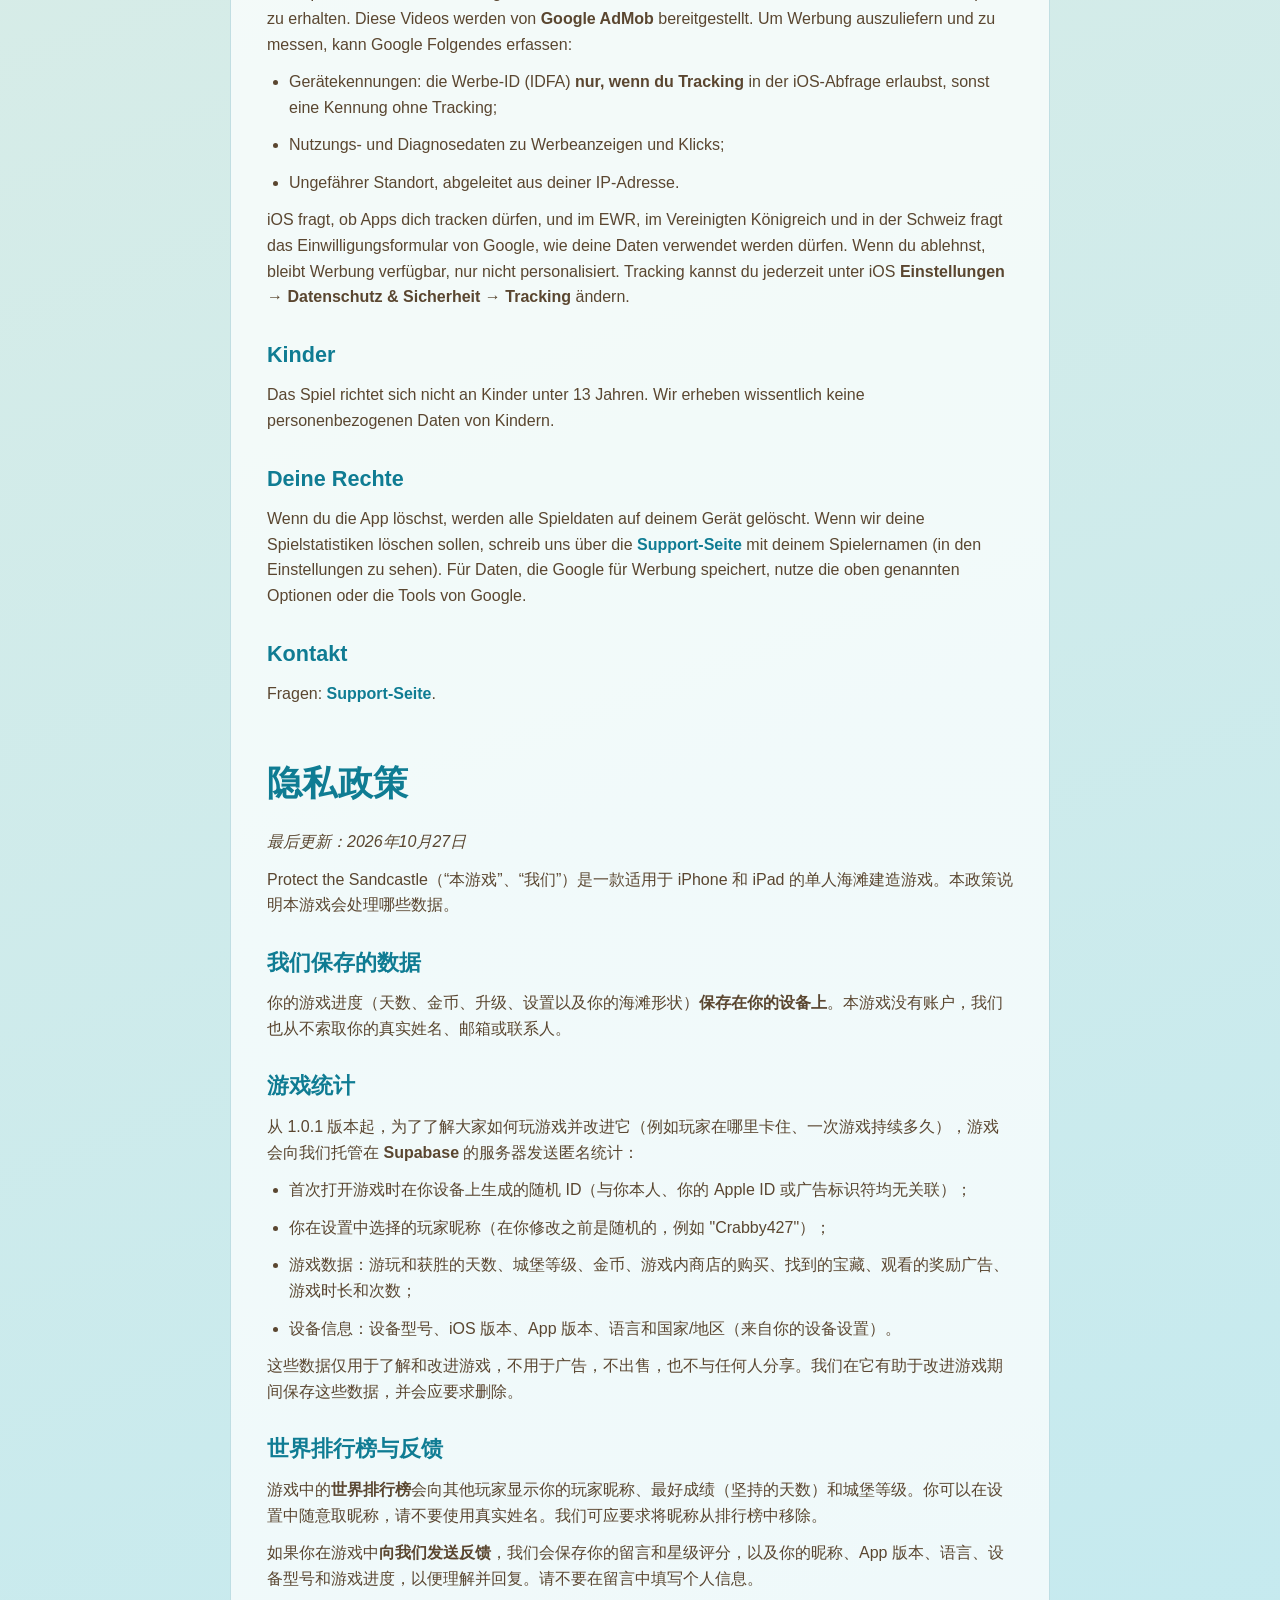
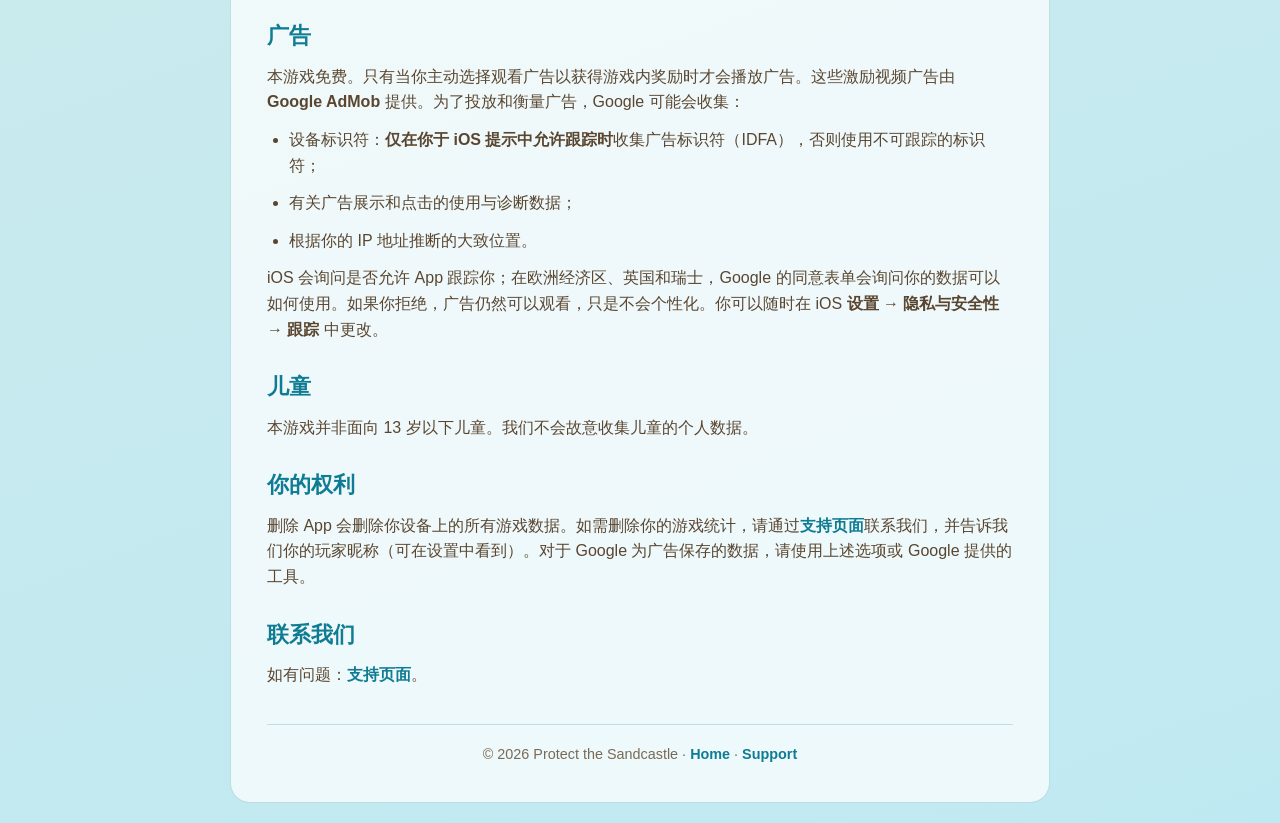
==== commit 697713aa: "Privacy policy: world ranking and in-game feedback Co-Authored-By: Claude Opus 5.5 <noreply@anthropi" ====
--- a/privacy.html
+++ b/privacy.html
@@ -4,7 +4,7 @@
 <body><div class="container">
 <a class="lang" href="#zh">中文</a><a class="lang" href="#de">Deutsch</a><a class="lang" href="#pt">Português</a>
 <h1>Privacy Policy</h1>
-<p><i>Last updated: 26 October 2026</i></p>
+<p><i>Last updated: 27 October 2026</i></p>
 <p>Protect the Sandcastle ("the game", "we") is a single-player beach building game for iPhone and iPad. This policy explains what data the game handles.</p>
 <h2>Data we keep</h2>
 <p>Your progress (day, coins, upgrades, settings and the shape of your beach) is stored <b>on your device</b>. There are no accounts, and we never ask for your real name, email or contacts.</p>
@@ -12,6 +12,9 @@
 <p>From version 1.0.1, to see how the game is played and make it better (for example, where players get stuck and how long a session lasts), the game sends anonymous statistics to our server, hosted by <b>Supabase</b>:</p>
 <ul><li>A random ID made on your device when you first open the game (not linked to you, your Apple ID or your advertising identifier);</li><li>The player nickname you choose in Settings (a random one such as "Crabby427" until you change it);</li><li>Gameplay: days played and won, castle level, coins, purchases in the in-game shop, treasures found, bonus ads watched, play time and sessions;</li><li>Device information: device model, iOS version, app version, language and country (from your device settings).</li></ul>
 <p>We use this only to understand and improve the game. It is not used for advertising, not sold and not shared with anyone else. We keep it while it helps us improve the game, and delete it on request.</p>
+<h2>World ranking and feedback</h2>
+<p>The <b>world ranking</b> in the game shows other players your nickname, your best run (days survived) and your castle level. Choose any nickname you like in Settings; please don't use your real name. We can remove a nickname from the ranking on request.</p>
+<p>If you <b>send us feedback</b> from the game, we keep your message and star rating together with your nickname, app version, language, device model and progress, so we can understand and answer it. Please don't include personal details in your message.</p>
 <h2>Advertising</h2>
 <p>The game is free. It only shows an ad when you choose to watch one, to earn an in-game bonus. These rewarded video ads are provided by <b>Google AdMob</b>. To serve and measure ads, Google may collect:</p>
 <ul><li>Device identifiers: the advertising identifier (IDFA) <b>only if you allow tracking</b> in the iOS prompt, otherwise a non-tracking identifier;</li><li>Usage and diagnostic data about ad views and clicks;</li><li>Approximate location derived from your IP address.</li></ul>
@@ -25,7 +28,7 @@
 <p>Questions: <a href="support.html">Support page</a>.</p>
 
 <h1 id="pt" style="margin-top:48px">Política de Privacidade</h1>
-<p><i>Última atualização: 26 de outubro de 2026</i></p>
+<p><i>Última atualização: 27 de outubro de 2026</i></p>
 <p>O Protect the Sandcastle ("o jogo", "nós") é um jogo de construção na praia para um jogador, para iPhone e iPad. Esta política explica que dados o jogo trata.</p>
 <h2>Dados que guardamos</h2>
 <p>O teu progresso (dia, moedas, melhorias, definições e a forma da tua praia) é guardado <b>no teu dispositivo</b>. Não há contas e nunca pedimos o teu nome verdadeiro, email ou contactos.</p>
@@ -33,6 +36,9 @@
 <p>A partir da versão 1.0.1, para perceber como o jogo é jogado e melhorá-lo (por exemplo, onde os jogadores ficam presos e quanto dura uma sessão), o jogo envia estatísticas anónimas para o nosso servidor, alojado na <b>Supabase</b>:</p>
 <ul><li>Um ID aleatório criado no teu dispositivo quando abres o jogo pela primeira vez (não ligado a ti, ao teu ID Apple nem ao teu identificador de publicidade);</li><li>O nome de jogador que escolhes nas Definições (um aleatório, como "Crabby427", até o mudares);</li><li>Jogo: dias jogados e ganhos, nível do castelo, moedas, compras na loja do jogo, tesouros encontrados, anúncios de bónus vistos, tempo de jogo e sessões;</li><li>Informação do dispositivo: modelo, versão do iOS, versão da app, idioma e país (das definições do dispositivo).</li></ul>
 <p>Usamos isto apenas para perceber e melhorar o jogo. Não é usado para publicidade, não é vendido nem partilhado com mais ninguém. Guardamos estes dados enquanto nos ajudam a melhorar o jogo e apagamo-los a pedido.</p>
+<h2>Ranking mundial e sugestões</h2>
+<p>O <b>ranking mundial</b> do jogo mostra a outros jogadores o teu nome de jogador, o teu melhor jogo (dias aguentados) e o nível do teu castelo. Escolhe o nome que quiseres nas Definições; não uses o teu nome verdadeiro. Podemos retirar um nome do ranking a pedido.</p>
+<p>Se nos <b>enviares uma sugestão</b> a partir do jogo, guardamos a mensagem e a classificação em estrelas com o teu nome de jogador, a versão da app, o idioma, o modelo do dispositivo e o teu progresso, para a percebermos e respondermos. Não incluas dados pessoais na mensagem.</p>
 <h2>Publicidade</h2>
 <p>O jogo é gratuito. Só mostra um anúncio quando escolhes ver um para ganhar um bónus no jogo. Estes anúncios em vídeo com recompensa são fornecidos pelo <b>Google AdMob</b>. Para mostrar e medir anúncios, a Google pode recolher:</p>
 <ul><li>Identificadores do dispositivo: o identificador de publicidade (IDFA) <b>apenas se permitires o rastreamento</b> no pedido do iOS; caso contrário, um identificador sem rastreamento;</li><li>Dados de utilização e diagnóstico sobre visualizações e cliques em anúncios;</li><li>Localização aproximada a partir do endereço IP.</li></ul>
@@ -45,7 +51,7 @@
 <p>Questões: <a href="support.html">página de suporte</a>.</p>
 
 <h1 id="de" style="margin-top:48px">Datenschutzerklärung</h1>
-<p><i>Zuletzt aktualisiert: 26. Oktober 2026</i></p>
+<p><i>Zuletzt aktualisiert: 27. Oktober 2026</i></p>
 <p>Protect the Sandcastle („das Spiel“, „wir“) ist ein Strand-Bauspiel für einen Spieler für iPhone und iPad. Diese Erklärung beschreibt, welche Daten das Spiel verarbeitet.</p>
 <h2>Welche Daten wir speichern</h2>
 <p>Dein Fortschritt (Tag, Münzen, Upgrades, Einstellungen und die Form deines Strandes) wird <b>auf deinem Gerät</b> gespeichert. Es gibt keine Konten, und wir fragen nie nach deinem echten Namen, deiner E-Mail oder deinen Kontakten.</p>
@@ -53,6 +59,9 @@
 <p>Ab Version 1.0.1 sendet das Spiel anonyme Statistiken an unseren Server (gehostet bei <b>Supabase</b>), damit wir sehen, wie gespielt wird, und das Spiel verbessern können (zum Beispiel, wo Spieler hängen bleiben und wie lange eine Sitzung dauert):</p>
 <ul><li>Eine zufällige ID, die beim ersten Start auf deinem Gerät erzeugt wird (nicht mit dir, deiner Apple-ID oder deiner Werbe-ID verknüpft);</li><li>Der Spielername, den du in den Einstellungen wählst (ein zufälliger wie „Crabby427“, bis du ihn änderst);</li><li>Spielverlauf: gespielte und gewonnene Tage, Burgstufe, Münzen, Käufe im Spiel-Shop, gefundene Schätze, angesehene Bonus-Werbung, Spielzeit und Sitzungen;</li><li>Geräteinformationen: Gerätemodell, iOS-Version, App-Version, Sprache und Land (aus deinen Geräteeinstellungen).</li></ul>
 <p>Wir nutzen diese Daten nur, um das Spiel zu verstehen und zu verbessern. Sie werden nicht für Werbung verwendet, nicht verkauft und an niemanden weitergegeben. Wir bewahren sie auf, solange sie uns helfen, das Spiel zu verbessern, und löschen sie auf Anfrage.</p>
+<h2>Weltrangliste und Feedback</h2>
+<p>Die <b>Weltrangliste</b> im Spiel zeigt anderen Spielern deinen Spielernamen, deinen besten Lauf (überstandene Tage) und deine Burgstufe. Wähle in den Einstellungen einen beliebigen Namen; bitte nicht deinen echten Namen. Auf Anfrage entfernen wir einen Namen aus der Rangliste.</p>
+<p>Wenn du uns aus dem Spiel <b>Feedback schickst</b>, speichern wir deine Nachricht und Sternebewertung zusammen mit deinem Spielernamen, der App-Version, der Sprache, dem Gerätemodell und deinem Fortschritt, damit wir sie verstehen und beantworten können. Bitte schreib keine persönlichen Daten in die Nachricht.</p>
 <h2>Werbung</h2>
 <p>Das Spiel ist kostenlos. Werbung läuft nur, wenn du selbst ein Video ansiehst, um einen Bonus im Spiel zu erhalten. Diese Videos werden von <b>Google AdMob</b> bereitgestellt. Um Werbung auszuliefern und zu messen, kann Google Folgendes erfassen:</p>
 <ul><li>Gerätekennungen: die Werbe-ID (IDFA) <b>nur, wenn du Tracking</b> in der iOS-Abfrage erlaubst, sonst eine Kennung ohne Tracking;</li><li>Nutzungs- und Diagnosedaten zu Werbeanzeigen und Klicks;</li><li>Ungefährer Standort, abgeleitet aus deiner IP-Adresse.</li></ul>
@@ -65,7 +74,7 @@
 <p>Fragen: <a href="support.html">Support-Seite</a>.</p>
 
 <h1 id="zh" style="margin-top:48px">隐私政策</h1>
-<p><i>最后更新：2026年10月26日</i></p>
+<p><i>最后更新：2026年10月27日</i></p>
 <p>Protect the Sandcastle（“本游戏”、“我们”）是一款适用于 iPhone 和 iPad 的单人海滩建造游戏。本政策说明本游戏会处理哪些数据。</p>
 <h2>我们保存的数据</h2>
 <p>你的游戏进度（天数、金币、升级、设置以及你的海滩形状）<b>保存在你的设备上</b>。本游戏没有账户，我们也从不索取你的真实姓名、邮箱或联系人。</p>
@@ -73,6 +82,9 @@
 <p>从 1.0.1 版本起，为了了解大家如何玩游戏并改进它（例如玩家在哪里卡住、一次游戏持续多久），游戏会向我们托管在 <b>Supabase</b> 的服务器发送匿名统计：</p>
 <ul><li>首次打开游戏时在你设备上生成的随机 ID（与你本人、你的 Apple ID 或广告标识符均无关联）；</li><li>你在设置中选择的玩家昵称（在你修改之前是随机的，例如 "Crabby427"）；</li><li>游戏数据：游玩和获胜的天数、城堡等级、金币、游戏内商店的购买、找到的宝藏、观看的奖励广告、游戏时长和次数；</li><li>设备信息：设备型号、iOS 版本、App 版本、语言和国家/地区（来自你的设备设置）。</li></ul>
 <p>这些数据仅用于了解和改进游戏，不用于广告，不出售，也不与任何人分享。我们在它有助于改进游戏期间保存这些数据，并会应要求删除。</p>
+<h2>世界排行榜与反馈</h2>
+<p>游戏中的<b>世界排行榜</b>会向其他玩家显示你的玩家昵称、最好成绩（坚持的天数）和城堡等级。你可以在设置中随意取昵称，请不要使用真实姓名。我们可应要求将昵称从排行榜中移除。</p>
+<p>如果你在游戏中<b>向我们发送反馈</b>，我们会保存你的留言和星级评分，以及你的昵称、App 版本、语言、设备型号和游戏进度，以便理解并回复。请不要在留言中填写个人信息。</p>
 <h2>广告</h2>
 <p>本游戏免费。只有当你主动选择观看广告以获得游戏内奖励时才会播放广告。这些激励视频广告由 <b>Google AdMob</b> 提供。为了投放和衡量广告，Google 可能会收集：</p>
 <ul><li>设备标识符：<b>仅在你于 iOS 提示中允许跟踪时</b>收集广告标识符（IDFA），否则使用不可跟踪的标识符；</li><li>有关广告展示和点击的使用与诊断数据；</li><li>根据你的 IP 地址推断的大致位置。</li></ul>
